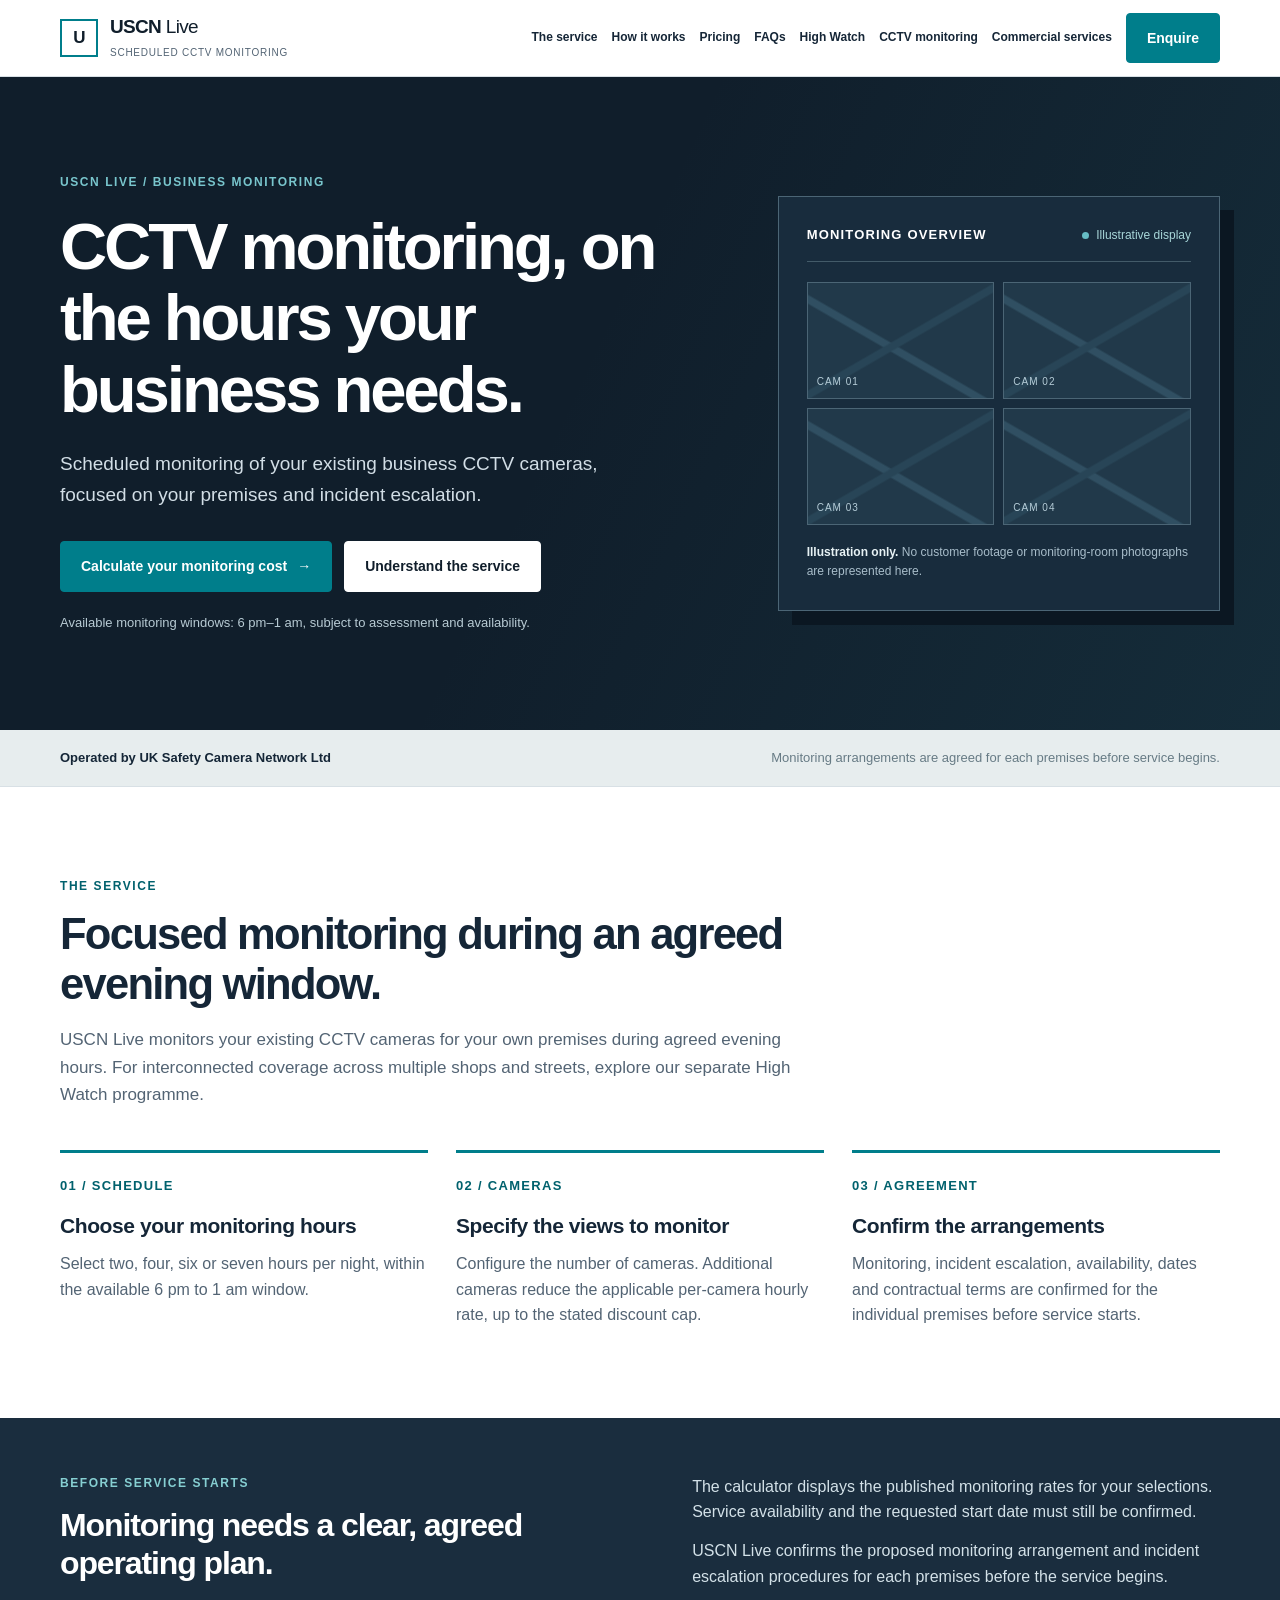
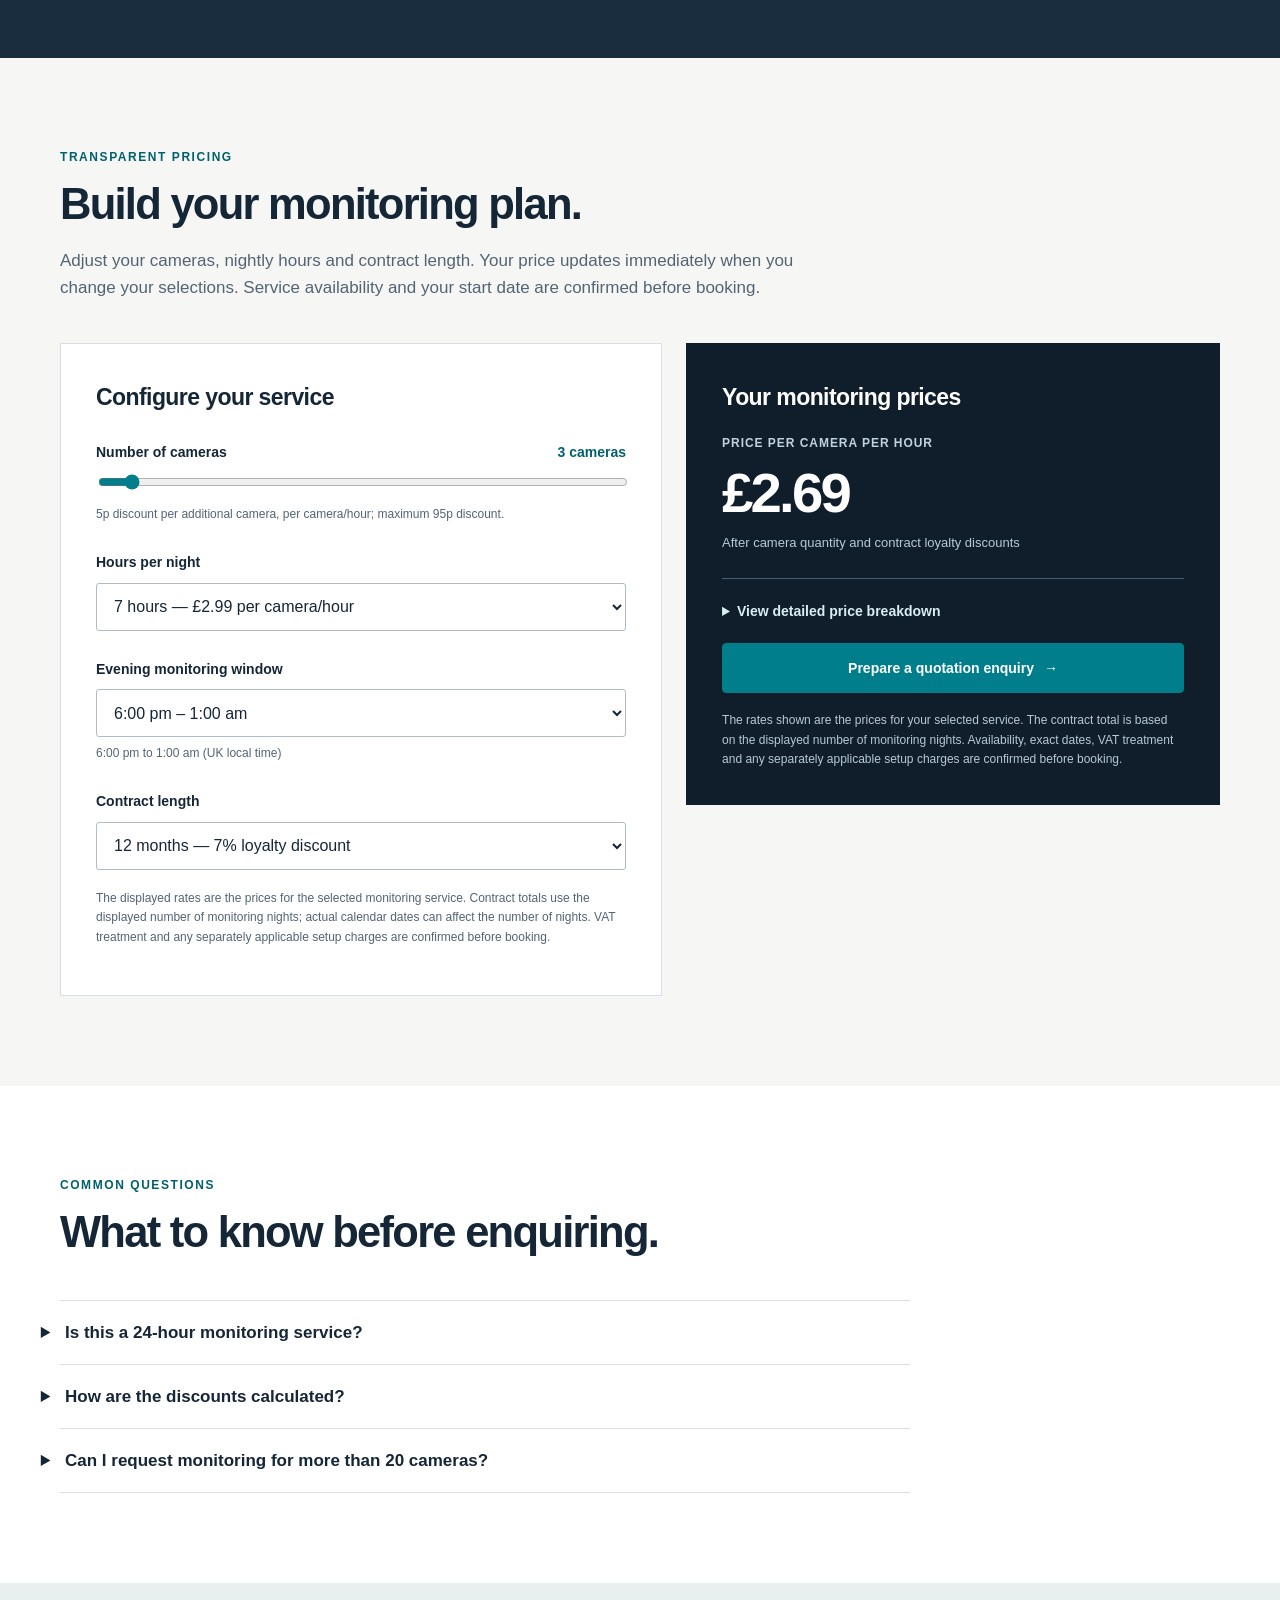
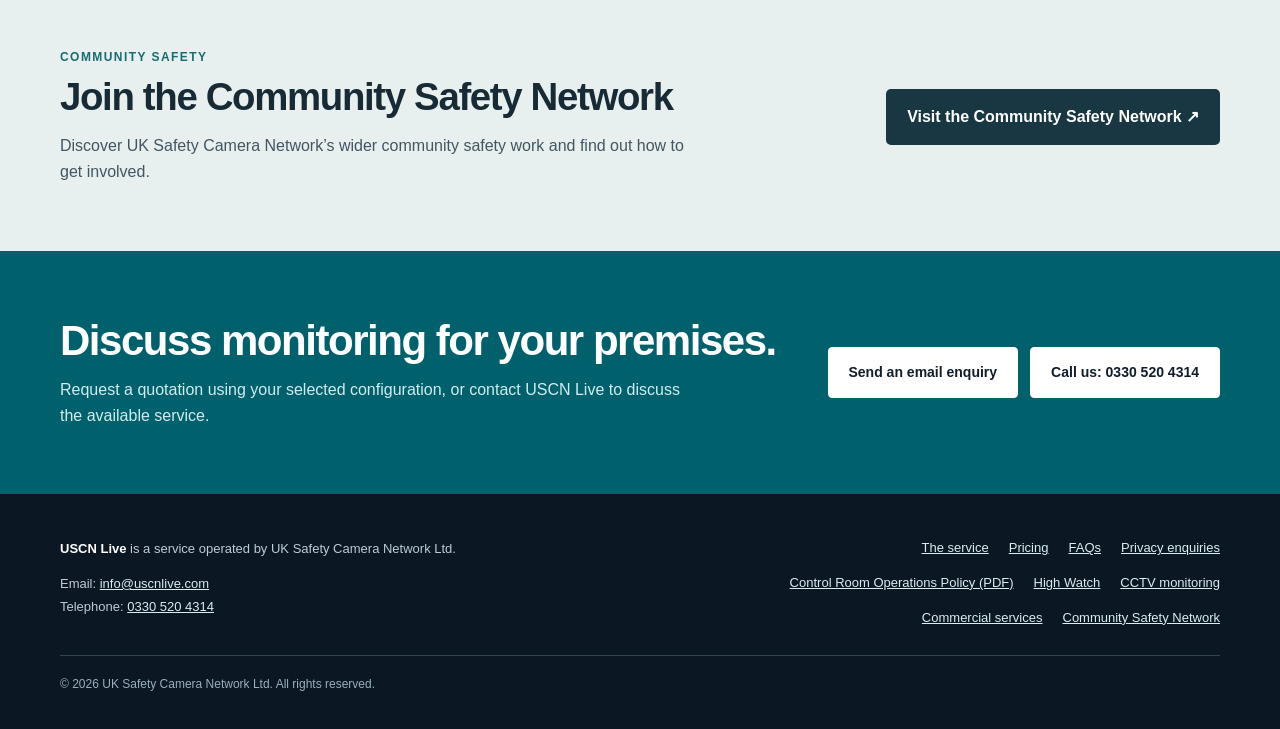
==== price/index.html @ ab8a551c ",n." ====
<!DOCTYPE html>

<html lang="en-GB">
<head>
<meta charset="utf-8"/><meta content="width=device-width,initial-scale=1" name="viewport"/>
<meta content="#101e2b" name="theme-color"/><meta content="USCN Live provides scheduled evening CCTV monitoring for UK businesses. Configure cameras, monitoring hours and contract length to view your prices." name="description"/>
<title>USCN Live | Scheduled CCTV monitoring for businesses</title>
<style>
:root{--navy:#101e2b;--navy2:#1a2d3e;--ink:#152637;--muted:#536474;--line:#d8e0e5;--paper:#f6f7f5;--white:#fff;--accent:#007e8b;--accentdark:#00616d;--soft:#e8f2f2;--radius:8px}
*{box-sizing:border-box}html{scroll-behavior:smooth}body{margin:0;color:var(--ink);background:var(--paper);font-family:Arial,"Helvetica Neue",Helvetica,sans-serif;font-size:16px;line-height:1.6}body.dialog-open{overflow:hidden}a{color:var(--accentdark)}button,input,select,textarea{font:inherit}button{cursor:pointer}button:disabled{cursor:not-allowed;opacity:.6}a:focus-visible,button:focus-visible,input:focus-visible,select:focus-visible,textarea:focus-visible,summary:focus-visible{outline:3px solid #00a7b5;outline-offset:3px}.container{width:min(1160px,calc(100% - 48px));margin-inline:auto}.skip{position:absolute;top:-100px;left:16px;background:#fff;padding:12px;z-index:200}.skip:focus{top:12px}.eyebrow{font-size:12px;letter-spacing:.13em;text-transform:uppercase;font-weight:800;color:var(--accentdark)}.button{display:inline-flex;justify-content:center;align-items:center;gap:10px;padding:13px 20px;background:var(--accent);border:1px solid var(--accent);color:#fff;text-decoration:none;font-size:14px;font-weight:700;border-radius:4px;min-height:46px;transition:background .15s}.button:hover{background:var(--accentdark)}.button.outline{background:transparent;color:var(--ink);border-color:#9babb4}.button.outline:hover{background:#e9eeef}.button.light{background:#fff;color:var(--navy);border-color:#fff}.button.light:hover{background:#e6f2f3}.site-header{background:var(--white);border-bottom:1px solid var(--line);position:sticky;top:0;z-index:20}.header-row{min-height:76px;display:flex;align-items:center;justify-content:space-between;gap:24px}.brand{text-decoration:none;display:flex;align-items:center;gap:12px;color:var(--navy)}.brand-mark{width:38px;height:38px;border:2px solid var(--accent);display:grid;place-items:center;font-size:17px;font-weight:800;letter-spacing:-.06em}.brand-name{font-size:19px;font-weight:800;letter-spacing:-.035em;line-height:1}.brand-name span{font-weight:400}.brand-caption{display:block;color:var(--muted);font-size:10px;letter-spacing:.075em;text-transform:uppercase;margin-top:5px}.desktop-nav{display:flex;align-items:center;gap:28px}.desktop-nav a:not(.button){color:var(--ink);text-decoration:none;font-size:14px;font-weight:700}.desktop-nav a:hover{text-decoration:underline}.menu-toggle{display:none;border:1px solid var(--line);background:#fff;border-radius:4px;padding:7px 12px;font-size:22px}.hero{background:var(--navy);color:#fff;position:relative;overflow:hidden}.hero:before{content:"";position:absolute;inset:0;background:linear-gradient(115deg,transparent 45%,rgba(45,115,130,.17));pointer-events:none}.hero-layout{position:relative;display:grid;grid-template-columns:minmax(0,1.18fr) minmax(290px,.82fr);gap:7%;padding-top:96px;padding-bottom:96px;align-items:center}.hero .eyebrow{color:#79c6cd}.hero h1{font-size:clamp(40px,5.1vw,67px);line-height:1.09;letter-spacing:-.047em;max-width:700px;margin:19px 0 23px;font-weight:750}.hero-copy{font-size:19px;line-height:1.65;max-width:590px;color:#d2dee6;margin:0 0 31px}.hero-actions{display:flex;gap:12px;flex-wrap:wrap}.hero-note{font-size:13px;color:#b8cbd4;margin:21px 0 0}.signal{border:1px solid #4b6575;background:#182c3d;padding:28px;box-shadow:14px 14px 0 #0b1722}.signal-top{display:flex;justify-content:space-between;align-items:center;border-bottom:1px solid #435b69;padding-bottom:15px;margin-bottom:20px}.signal-title{font-size:13px;letter-spacing:.09em;text-transform:uppercase;font-weight:800}.status{display:flex;align-items:center;gap:7px;color:#a8d7d9;font-size:12px}.status-dot{width:7px;height:7px;border-radius:50%;background:#66bdc5}.signal-grid{display:grid;grid-template-columns:repeat(2,1fr);gap:9px}.signal-cell{border:1px solid #4b6575;background:#21394a;aspect-ratio:1.6;position:relative;overflow:hidden}.signal-cell:before{content:"";position:absolute;inset:0;background:linear-gradient(150deg,transparent 48%,#2b4a5c 49%,#2b4a5c 52%,transparent 53%),linear-gradient(30deg,transparent 42%,#35576a 43%,#35576a 46%,transparent 47%);opacity:.75}.signal-cell:after{content:"CAM " attr(data-n);position:absolute;bottom:8px;left:9px;color:#b5ccd7;font-size:10px;letter-spacing:.1em}.signal-caption{font-size:12px;color:#a8bdca;margin:18px 0 0}.signal-caption strong{color:#e7f2f5}.trustline{background:#e7edee;border-bottom:1px solid var(--line)}.trustline .container{display:flex;gap:24px;align-items:center;justify-content:space-between;padding-block:18px}.trustline p{margin:0;font-size:13px;font-weight:700}.trustline span{color:#677b85;font-weight:400}.section{padding:90px 0}.section.white{background:#fff}.section-heading{max-width:750px;margin-bottom:42px}.section-heading h2{font-size:clamp(31px,3.4vw,46px);line-height:1.16;letter-spacing:-.04em;margin:12px 0 17px}.section-heading p{font-size:17px;color:var(--muted);margin:0}.steps{display:grid;grid-template-columns:repeat(3,1fr);gap:28px}.step{border-top:3px solid var(--accent);padding:23px 0 0}.step-num{font-size:13px;color:var(--accentdark);font-weight:800;letter-spacing:.1em}.step h3{font-size:21px;line-height:1.3;margin:15px 0 12px;letter-spacing:-.02em}.step p{color:var(--muted);margin:0}.detail-band{background:var(--navy2);color:#fff;padding:56px 0}.detail-layout{display:grid;grid-template-columns:1fr 1fr;gap:9%;align-items:start}.detail-layout h2{font-size:32px;line-height:1.2;letter-spacing:-.035em;margin:0}.detail-layout p{margin:0 0 13px;color:#d3e1e8}.detail-layout a{color:#b3eff1}.pricing-layout{display:grid;grid-template-columns:minmax(0,1.06fr) minmax(320px,.94fr);gap:24px;align-items:start}.config,.estimate{border:1px solid var(--line);background:#fff;padding:35px}.config h3,.estimate h3{margin:0 0 25px;font-size:23px;letter-spacing:-.025em}.field{margin:0 0 27px}.field:last-of-type{margin-bottom:19px}.field-header{display:flex;justify-content:space-between;align-items:baseline;gap:15px;margin-bottom:9px}.field label{font-weight:700;font-size:14px}.field output{font-weight:700;color:var(--accentdark);font-size:14px}.field select,.form-field input,.form-field textarea{width:100%;padding:12px 13px;border:1px solid #aebdc6;border-radius:3px;background:#fff;color:var(--ink);min-height:48px}.field input[type=range]{width:100%;accent-color:var(--accent);cursor:pointer}.field-hint{font-size:12px;color:var(--muted);margin:7px 0 0}.estimate{background:var(--navy);color:#fff;border-color:var(--navy)}.estimate h3{margin-bottom:18px}.estimate-primary{padding:0 0 24px;border-bottom:1px solid #456070}.estimate-label{font-size:12px;letter-spacing:.08em;text-transform:uppercase;color:#c0d2db;font-weight:700}.estimate-number{font-size:clamp(41px,4.4vw,61px);font-weight:750;line-height:1.2;letter-spacing:-.05em;margin:6px 0}.estimate-sub{color:#b7cbd5;font-size:13px}.estimate-secondary{padding:23px 0 24px;border-bottom:1px solid #456070}.estimate-secondary strong{font-size:30px;letter-spacing:-.03em;display:block;margin:5px 0}.estimate details{margin:21px 0}.estimate summary{font-size:14px;font-weight:700;cursor:pointer;color:#d9eef2}.breakdown{margin-top:15px}.breakdown div{display:flex;justify-content:space-between;gap:14px;font-size:13px;border-bottom:1px solid #334b5b;padding:9px 0}.breakdown span{color:#c1d1d9}.breakdown b{text-align:right}.estimate .button{width:100%}.estimate .fine{font-size:12px;color:#b6c9d3;line-height:1.6;margin:18px 0 0}.smallprint{font-size:12px;color:var(--muted);line-height:1.65}.faq-list{max-width:850px;border-top:1px solid var(--line)}.faq-list details{border-bottom:1px solid var(--line);padding:18px 0}.faq-list summary{font-weight:700;font-size:17px;cursor:pointer;list-style-position:outside;padding-left:5px}.faq-list p{color:var(--muted);margin:13px 0 5px 20px}.contact-band{background:var(--accentdark);color:#fff;padding:66px 0}.contact-row{display:flex;align-items:center;justify-content:space-between;gap:30px}.contact-row h2{font-size:clamp(29px,3.4vw,42px);line-height:1.15;letter-spacing:-.035em;margin:0 0 12px}.contact-row p{max-width:640px;color:#d2ecee;margin:0}.contact-links{display:flex;gap:12px;flex-wrap:wrap;flex-shrink:0}.site-footer{background:#0b1722;color:#bdccd5;padding:44px 0 34px}.footer-layout{display:grid;grid-template-columns:1.3fr 1fr;gap:45px}.site-footer p{font-size:13px;line-height:1.75;margin:0 0 12px}.site-footer a{color:#d8eef1}.footer-links{display:flex;flex-wrap:wrap;gap:12px 20px;font-size:13px;justify-content:flex-end}.copyright{border-top:1px solid #314250;margin-top:25px;padding-top:19px;font-size:12px;color:#9aafbc}.overlay{display:none;position:fixed;inset:0;z-index:100;background:rgba(7,18,28,.74);padding:22px;overflow-y:auto}.overlay.active{display:flex;justify-content:center;align-items:flex-start}.dialog{width:min(720px,100%);margin:auto;background:#fff;box-shadow:0 25px 70px #0005}.dialog-head{display:flex;align-items:center;justify-content:space-between;gap:12px;border-bottom:1px solid var(--line);padding:18px 28px}.dialog-head strong{font-size:16px}.close{border:0;background:#edf1f2;font-size:25px;line-height:1;width:38px;height:38px;border-radius:3px}.dialog-body{padding:30px 34px 38px}.dialog-body h2{font-size:31px;letter-spacing:-.035em;line-height:1.15;margin:0 0 8px}.dialog-body .lead{color:var(--muted);margin:0 0 25px}.quote-summary{background:var(--paper);border:1px solid var(--line);padding:20px;margin-bottom:25px}.quote-summary h3{margin:0 0 12px;font-size:17px}.quote-summary dl{margin:0;display:grid;grid-template-columns:1fr auto;gap:7px 18px;font-size:13px}.quote-summary dt{color:var(--muted)}.quote-summary dd{margin:0;text-align:right;font-weight:700}.enquiry-form{display:grid;gap:17px}.form-field label{display:block;font-size:14px;font-weight:700;margin-bottom:6px}.form-field textarea{min-height:82px;resize:vertical}.enquiry-form .button{width:100%}.enquiry-form .smallprint{margin:0}.mobile-nav{display:none}.sr-only{position:absolute;width:1px;height:1px;padding:0;margin:-1px;overflow:hidden;clip:rect(0,0,0,0);white-space:nowrap;border:0}
@media(max-width:900px){.desktop-nav{gap:15px}.hero-layout{grid-template-columns:1fr;gap:42px;padding-block:68px}.signal{max-width:500px}.pricing-layout{grid-template-columns:1fr}.contact-row{align-items:flex-start;flex-direction:column}.detail-layout{gap:30px}}
@media(max-width:680px){.container{width:min(100% - 36px,1160px)}.header-row{min-height:66px}.desktop-nav{display:none}.menu-toggle{display:block}.mobile-nav{display:none;border-top:1px solid var(--line);padding:8px 0 18px}.mobile-nav.open{display:flex;flex-direction:column}.mobile-nav a{padding:11px 0;text-decoration:none;font-weight:700;color:var(--ink)}.hero-layout{padding-block:56px}.hero h1{font-size:43px}.hero-copy{font-size:17px}.signal{padding:20px;box-shadow:8px 8px 0 #0b1722}.trustline .container{display:block}.trustline p+p{margin-top:6px}.section{padding:65px 0}.steps,.detail-layout,.footer-layout{grid-template-columns:1fr}.steps{gap:30px}.config,.estimate{padding:24px}.footer-links{justify-content:flex-start}.dialog-body{padding:24px 19px}.dialog-head{padding:14px 19px}.overlay{padding:9px}.quote-summary{padding:15px}.quote-summary dl{font-size:12px}.contact-band{padding:54px 0}}
@media(prefers-reduced-motion:reduce){html{scroll-behavior:auto}*,*:before,*:after{transition:none!important}}
.breakdown .breakdown-grand{border-top:2px solid #8fb6c2;border-bottom:2px solid #8fb6c2;margin-top:8px;padding:14px 0;font-weight:700}.breakdown .breakdown-grand span{color:#fff}.breakdown .breakdown-grand b{font-size:18px;color:#fff}.enquiry-actions{display:grid;grid-template-columns:1fr 1fr;gap:12px}.enquiry-actions .button{width:100%;text-align:center}.enquiry-actions .button.outline{color:var(--navy);border-color:#9babb4}@media(max-width:540px){.enquiry-actions{grid-template-columns:1fr}}

/* Cross-service navigation and community network */
.community-network{padding:65px 0;background:#e8efef;color:#182b35}
.community-network-inner{display:flex;align-items:center;justify-content:space-between;gap:30px}
.community-network h2{font-size:clamp(26px,3vw,39px);line-height:1.17;margin:7px 0 13px;letter-spacing:-.035em;color:#182b35}
.community-network p{max-width:640px;line-height:1.65;margin:0;color:#425661}
.community-network .community-eyebrow{font-size:12px;text-transform:uppercase;letter-spacing:.12em;font-weight:800;color:#176c71}
.community-link{display:inline-block;flex-shrink:0;background:#183743;color:white!important;padding:15px 21px;border-radius:5px;font-weight:700;text-decoration:none}
.community-link:hover,.community-link:focus-visible{background:#285664}
.network-footer-links{display:flex;flex-wrap:wrap;gap:10px 22px;grid-column:1/-1;margin:18px 0 0}
.network-footer-links a{color:inherit}
@media(max-width:850px){.community-network-inner{flex-direction:column;align-items:flex-start}.community-link{flex-shrink:1}}

@media(min-width:901px){.desktop-nav{gap:14px}.desktop-nav a:not(.button){font-size:12px}}
</style>
</head>
<body>
<a class="skip" href="#main">Skip to main content</a>
<header class="site-header"><div class="container header-row"><a aria-label="USCN Live homepage" class="brand" href="#top"><span aria-hidden="true" class="brand-mark">U</span><span><span class="brand-name">USCN <span>Live</span></span><span class="brand-caption">Scheduled CCTV monitoring</span></span></a><nav aria-label="Main navigation" class="desktop-nav"><a href="#service">The service</a><a href="#process">How it works</a><a href="#pricing">Pricing</a><a href="#questions">FAQs</a><a href="https://highwatch.uscnlive.com">High Watch</a><a href="https://www.uscnlive.com">CCTV monitoring</a><a href="https://uscn.uk">Commercial services</a><a class="button" href="#contact">Enquire</a></nav><button aria-controls="mobileNav" aria-expanded="false" aria-label="Open navigation" class="menu-toggle" id="menuToggle">☰</button></div><nav aria-label="Mobile navigation" class="mobile-nav container" id="mobileNav"><a href="#service">The service</a><a href="#process">How it works</a><a href="#pricing">Pricing</a><a href="#questions">FAQs</a><a href="#contact">Enquire</a><a href="https://highwatch.uscnlive.com">High Watch</a><a href="https://www.uscnlive.com">CCTV monitoring</a><a href="https://uscn.uk">Commercial services</a></nav></header>
<main id="main">
<section class="hero" id="top"><div class="container hero-layout"><div><div class="eyebrow">USCN Live / Business monitoring</div><h1>CCTV monitoring, on the hours your business needs.</h1><p class="hero-copy">Scheduled monitoring of your existing business CCTV cameras, focused on your premises and incident escalation.</p><div class="hero-actions"><a class="button" href="#pricing">Calculate your monitoring cost <span aria-hidden="true">→</span></a><a class="button light" href="#service">Understand the service</a></div><p class="hero-note">Available monitoring windows: 6 pm–1 am, subject to assessment and availability.</p></div><div aria-label="Schematic illustration of four CCTV camera feeds, not actual USCN monitoring footage" class="signal" role="img"><div class="signal-top"><span class="signal-title">Monitoring overview</span><span class="status"><span class="status-dot"></span> Illustrative display</span></div><div class="signal-grid"><div class="signal-cell" data-n="01"></div><div class="signal-cell" data-n="02"></div><div class="signal-cell" data-n="03"></div><div class="signal-cell" data-n="04"></div></div><p class="signal-caption"><strong>Illustration only.</strong> No customer footage or monitoring-room photographs are represented here.</p></div></div></section>
<div class="trustline"><div class="container"><p>Operated by UK Safety Camera Network Ltd</p><p><span>Monitoring arrangements are agreed for each premises before service begins.</span></p></div></div>
<section class="section white" id="service"><div class="container"><div class="section-heading"><div class="eyebrow">The service</div><h2>Focused monitoring during an agreed evening window.</h2><p>USCN Live monitors your existing CCTV cameras for your own premises during agreed evening hours. For interconnected coverage across multiple shops and streets, explore our separate High Watch programme.</p></div><div class="steps"><article class="step"><div class="step-num">01 / SCHEDULE</div><h3>Choose your monitoring hours</h3><p>Select two, four, six or seven hours per night, within the available 6 pm to 1 am window.</p></article><article class="step"><div class="step-num">02 / CAMERAS</div><h3>Specify the views to monitor</h3><p>Configure the number of cameras. Additional cameras reduce the applicable per-camera hourly rate, up to the stated discount cap.</p></article><article class="step"><div class="step-num">03 / AGREEMENT</div><h3>Confirm the arrangements</h3><p>Monitoring, incident escalation, availability, dates and contractual terms are confirmed for the individual premises before service starts.</p></article></div></div></section>
<section class="detail-band" id="process"><div class="container detail-layout"><div><div class="eyebrow" style="color:#86cfd2;margin-bottom:13px">Before service starts</div><h2>Monitoring needs a clear, agreed operating plan.</h2></div><div><p>The calculator displays the published monitoring rates for your selections. Service availability and the requested start date must still be confirmed.</p><p>USCN Live confirms the proposed monitoring arrangement and incident escalation procedures for each premises before the service begins.</p></div></div></section>
<section class="section" id="pricing"><div class="container"><div class="section-heading"><div class="eyebrow">Transparent pricing</div><h2>Build your monitoring plan.</h2><p>Adjust your cameras, nightly hours and contract length. Your price updates immediately when you change your selections. Service availability and your start date are confirmed before booking.</p></div><div class="pricing-layout"><div class="config"><h3>Configure your service</h3><div class="field"><div class="field-header"><label for="cameras">Number of cameras</label><output for="cameras" id="cameraOutput">3 cameras</output></div><input id="cameras" max="40" min="1" step="1" type="range" value="3"/><p class="field-hint">5p discount per additional camera, per camera/hour; maximum 95p discount.</p></div><div class="field"><div class="field-header"><label for="hours">Hours per night</label></div><select id="hours"><option value="2">2 hours — £4.99 per camera/hour</option><option value="4">4 hours — £3.99 per camera/hour</option><option value="6">6 hours — £2.99 per camera/hour</option><option selected="" value="7">7 hours — £2.99 per camera/hour</option></select></div><div class="field"><div class="field-header"><label for="start">Evening monitoring window</label></div><select id="start"></select><p aria-live="polite" class="field-hint" id="scheduleInfo"></p></div><div class="field"><div class="field-header"><label for="duration">Contract length</label></div><select id="duration"><option value="7">7 days — no loyalty discount</option><option value="30">1 month — 3% loyalty discount</option><option value="90">3 months — 3% loyalty discount</option><option value="180">6 months — 5% loyalty discount</option><option selected="" value="365">12 months — 7% loyalty discount</option><option value="548">18 months — 10% loyalty discount</option><option value="730">24 months — 10% loyalty discount</option></select></div><p class="smallprint">The displayed rates are the prices for the selected monitoring service. Contract totals use the displayed number of monitoring nights; actual calendar dates can affect the number of nights. VAT treatment and any separately applicable setup charges are confirmed before booking.</p></div><aside aria-label="Monitoring prices" class="estimate"><h3>Your monitoring prices</h3><div class="estimate-primary"><div class="estimate-label">Price per camera per hour</div><div aria-live="polite" class="estimate-number" id="effectiveRate">—</div><div class="estimate-sub">After camera quantity and contract loyalty discounts</div></div><details><summary>View detailed price breakdown</summary><div class="breakdown"><div><span>Hourly base tariff</span><b id="baseTariff">—</b></div><div><span>Camera discount / camera / hour</span><b id="cameraDiscount">—</b></div><div><span>Rate before loyalty discount</span><b id="ratePrice">—</b></div><div><span>Nightly charge before loyalty</span><b id="eveningPrice">—</b></div><div><span>Contract loyalty discount</span><b id="loyaltyDiscount">—</b></div><div><span>Loyalty saving per night</span><b id="loyaltySaving">—</b></div><div><span>Total per night (after discounts)</span><b id="detailNightly">—</b></div><div class="breakdown-grand"><span>Grand total for selected contract</span><b id="contractGrandTotal">—</b></div><div><span>Calculation period</span><b id="daysOutput">—</b></div><div><span>Monitoring window</span><b id="windowOutput">—</b></div></div></details><button class="button" id="quoteLink" type="button">Prepare a quotation enquiry <span aria-hidden="true">→</span></button><p class="fine">The rates shown are the prices for your selected service. The contract total is based on the displayed number of monitoring nights. Availability, exact dates, VAT treatment and any separately applicable setup charges are confirmed before booking.</p></aside></div></div></section>
<section class="section white" id="questions"><div class="container"><div class="section-heading"><div class="eyebrow">Common questions</div><h2>What to know before enquiring.</h2></div><div class="faq-list"><details><summary>Is this a 24-hour monitoring service?</summary><p>No. USCN Live offers scheduled monitoring during agreed evening hours, with available windows between 6 pm and 1 am.</p></details><details><summary>How are the discounts calculated?</summary><p>The selected monitoring-hours tariff determines the base hourly rate. Each additional camera reduces the hourly rate for all cameras by 5p, capped at a 95p reduction. The contract loyalty discount is then applied to the resulting monitoring charge.</p></details><details><summary>Can I request monitoring for more than 20 cameras?</summary><p>Yes. The automatic quantity discount stops increasing at 20 cameras, but the calculator supports up to 40 cameras. Actual capacity and arrangements must be confirmed.</p></details></div></div></section>
<section class="community-network" id="community-safety"><div class="container community-network-inner"><div><p class="community-eyebrow">Community safety</p><h2>Join the Community Safety Network</h2><p>Discover UK Safety Camera Network’s wider community safety work and find out how to get involved.</p></div><a class="community-link" href="https://uscn.org.uk">Visit the Community Safety Network <span aria-hidden="true">↗</span></a></div></section><section class="contact-band" id="contact"><div class="container contact-row"><div><h2>Discuss monitoring for your premises.</h2><p>Request a quotation using your selected configuration, or contact USCN Live to discuss the available service.</p></div><div class="contact-links"><button class="button light" data-open-quote="" type="button">Send an email enquiry</button><a class="button light" href="tel:03305204314">Call us: 0330 520 4314</a></div></div></section>
</main>
<footer class="site-footer"><div class="container"><div class="footer-layout"><div><p><strong style="color:#fff">USCN Live</strong> is a service operated by UK Safety Camera Network Ltd.</p><p>Email: <a href="mailto:info@uscnlive.com">info@uscnlive.com</a><br/>Telephone: <a href="tel:03305204314">0330 520 4314</a></p></div><nav aria-label="Footer navigation" class="footer-links"><a href="#service">The service</a><a href="#pricing">Pricing</a><a href="#questions">FAQs</a><a href="mailto:info@uscnlive.com?subject=Privacy%20enquiry">Privacy enquiries</a><a href="USCN-POL-008_Control_Room_Operations_Policy_v1.0_APPROVED_PUBLISHED_2026-10-28.pdf" target="_blank" rel="noopener">Control Room Operations Policy (PDF)</a><a href="https://highwatch.uscnlive.com">High Watch</a><a href="https://www.uscnlive.com">CCTV monitoring</a><a href="https://uscn.uk">Commercial services</a><a href="https://uscn.org.uk">Community Safety Network</a></nav></div><div class="copyright">© <span id="year"></span> UK Safety Camera Network Ltd. All rights reserved.</div></div></footer>
<div aria-hidden="true" class="overlay" id="quoteOverlay"><section aria-labelledby="quoteFormTitle" aria-modal="true" class="dialog" role="dialog"><div class="dialog-head"><strong>USCN Live / Quotation enquiry</strong><button aria-label="Close enquiry form" class="close" id="quoteClose" type="button">×</button></div><div class="dialog-body"><h2 id="quoteFormTitle">Prepare your enquiry</h2><p class="lead">Your monitoring selections will be included in a prepared email. Review and send the message using your own email application.</p><div class="quote-summary"><h3>Selected monitoring plan</h3><dl id="quoteSummary"></dl></div><form class="enquiry-form" id="enquiryForm"><div class="form-field"><label for="businessName">Business name</label><input autocomplete="organization" id="businessName" maxlength="160" name="businessName" required=""/></div><div class="form-field"><label for="premisesLocation">Premises location</label><textarea id="premisesLocation" maxlength="500" name="premisesLocation" placeholder="Address or area of the premises" required="" rows="3"></textarea></div><div class="form-field"><label for="preferredDate">Preferred start date</label><input id="preferredDate" name="preferredDate" required="" type="date"/></div><div class="form-field"><label for="contactName">Contact name</label><input autocomplete="name" id="contactName" maxlength="160" name="contactName" required=""/></div><div class="form-field"><label for="contactTelephone">Contact telephone</label><input autocomplete="tel" id="contactTelephone" maxlength="40" name="contactTelephone" required="" type="tel"/></div><div class="enquiry-actions"><button class="button" type="submit">Send an email <span aria-hidden="true">→</span></button><a class="button outline" href="tel:03305204314">Call us: 0330 520 4314</a></div><p class="smallprint">“Send an email” opens a prepared message in your email application. You must review and send it yourself; this website does not submit it automatically. Alternatively, call 0330 520 4314.</p></form></div></section></div>
<script>
'use strict';
const $=id=>document.getElementById(id);
const cameras=$('cameras'),hours=$('hours'),start=$('start'),duration=$('duration');
const tariffs={2:4.99,4:3.99,6:2.99,7:2.99};
const loyalty={7:0,30:3,90:3,180:5,365:7,548:10,730:10};
const termNames={7:'7 days',30:'1 month',90:'3 months',180:'6 months',365:'12 months',548:'18 months',730:'24 months'};
const money=n=>new Intl.NumberFormat('en-GB',{style:'currency',currency:'GBP'}).format(n);
const clock=h=>{h=h%24;return `${h%12||12}:00 ${h>=12?'pm':'am'}`};
const roundPence=n=>Math.round((n+Number.EPSILON)*100)/100;
let currentQuote=null;
function update(){
 const n=Number(cameras.value),h=Number(hours.value),d=Number(duration.value);
 const previous=Number(start.value)||18;
 start.replaceChildren();
 for(let t=18;t<=25-h;t++){const option=document.createElement('option');option.value=String(t);option.textContent=`${clock(t)} – ${clock(t+h)}`;start.appendChild(option)}
 start.value=[...start.options].some(o=>Number(o.value)===previous)?String(previous):'18';
 const t=Number(start.value),cameraDiscount=Math.min(n-1,19)*.05,rate=tariffs[h]-cameraDiscount;
 const nightly=roundPence(n*h*rate),gross=roundPence(nightly*d),pct=loyalty[d];
 const saving=roundPence(gross*pct/100),total=roundPence(gross-saving),nightlyAfter=total/d,perCameraHour=total/d/h/n;
 $('cameraOutput').textContent=`${n} camera${n===1?'':'s'}`;
 $('scheduleInfo').textContent=`${clock(t)} to ${clock(t+h)} (UK local time)`;
 $('detailNightly').textContent=money(nightlyAfter);
 $('contractGrandTotal').textContent=money(total);
 $('effectiveRate').textContent=money(perCameraHour);
 $('baseTariff').textContent=money(tariffs[h]);
 $('cameraDiscount').textContent=money(cameraDiscount);
 $('ratePrice').textContent=money(rate);
 $('eveningPrice').textContent=money(nightly);
 $('loyaltyDiscount').textContent=`${pct}%`;
 $('loyaltySaving').textContent=money(nightly-nightlyAfter);
 $('daysOutput').textContent=`${d} nights`;
 $('windowOutput').textContent=`${clock(t)}–${clock(t+h)}`;
 currentQuote={n,h,d,t,cameraDiscount,rate,pct,nightlyAfter,perCameraHour,total};
}
[cameras,hours,duration,start].forEach(el=>el.addEventListener('input',update));
$('year').textContent=new Date().getFullYear();
const today=new Date();$('preferredDate').min=[today.getFullYear(),String(today.getMonth()+1).padStart(2,'0'),String(today.getDate()).padStart(2,'0')].join('-');
const menuToggle=$('menuToggle'),mobileNav=$('mobileNav');
menuToggle.addEventListener('click',()=>{const open=menuToggle.getAttribute('aria-expanded')==='true';menuToggle.setAttribute('aria-expanded',String(!open));menuToggle.setAttribute('aria-label',open?'Open navigation':'Close navigation');mobileNav.classList.toggle('open',!open)});
mobileNav.querySelectorAll('a').forEach(a=>a.addEventListener('click',()=>{mobileNav.classList.remove('open');menuToggle.setAttribute('aria-expanded','false');menuToggle.setAttribute('aria-label','Open navigation')}));
const overlay=$('quoteOverlay'),form=$('enquiryForm');let returnFocus=null;
const quoteRows=[['Cameras',q=>String(q.n)],['Hours per night',q=>String(q.h)],['Monitoring window',q=>`${clock(q.t)} to ${clock(q.t+q.h)}`],['Contract length',q=>termNames[q.d]],['Camera discount per camera/hour',q=>money(q.cameraDiscount)],['Loyalty discount',q=>`${q.pct}%`],['Price per camera/hour',q=>money(q.perCameraHour)],['Total per night',q=>money(q.nightlyAfter)],['Grand total for contract',q=>money(q.total)]];
function openQuote(){update();returnFocus=document.activeElement;$('quoteSummary').replaceChildren();for(const [label,fn] of quoteRows){const dt=document.createElement('dt'),dd=document.createElement('dd');dt.textContent=label;dd.textContent=fn(currentQuote);$('quoteSummary').append(dt,dd)}overlay.classList.add('active');overlay.setAttribute('aria-hidden','false');document.body.classList.add('dialog-open');$('businessName').focus()}
function closeQuote(){overlay.classList.remove('active');overlay.setAttribute('aria-hidden','true');document.body.classList.remove('dialog-open');returnFocus?.focus()}
$('quoteLink').addEventListener('click',openQuote);document.querySelectorAll('[data-open-quote]').forEach(b=>b.addEventListener('click',openQuote));$('quoteClose').addEventListener('click',closeQuote);
overlay.addEventListener('click',e=>{if(e.target===overlay)closeQuote()});
document.addEventListener('keydown',e=>{if(!overlay.classList.contains('active'))return;if(e.key==='Escape'){closeQuote();return}if(e.key!=='Tab')return;const focusable=[...overlay.querySelectorAll('button,input,textarea,select,a[href]')].filter(el=>!el.disabled&&el.getClientRects().length);const first=focusable[0],last=focusable[focusable.length-1];if(e.shiftKey&&document.activeElement===first){e.preventDefault();last.focus()}else if(!e.shiftKey&&document.activeElement===last){e.preventDefault();first.focus()}});
form.addEventListener('submit',e=>{e.preventDefault();if(!form.reportValidity())return;const q=currentQuote;const fields=[['Business name',$('businessName').value],['Premises location',$('premisesLocation').value],['Preferred start date',$('preferredDate').value],['Contact name',$('contactName').value],['Contact telephone',$('contactTelephone').value]];const body=['Hello USCN Live,','','Please provide a quotation for the following monitoring configuration:','','MONITORING SELECTIONS',`Cameras: ${q.n}`,`Hours per night: ${q.h}`,`Monitoring window: ${clock(q.t)} to ${clock(q.t+q.h)} (UK local time)`,`Contract length: ${termNames[q.d]}`,`Standard rate per camera/hour: ${money(tariffs[q.h])}`,`Multi-camera discount per camera/hour: ${money(q.cameraDiscount)}`,`Hourly rate per camera before loyalty discount: ${money(q.rate)}`,`Contract loyalty discount: ${q.pct}%`,`Price per camera/hour after discounts: ${money(q.perCameraHour)}`,`Total nightly monitoring charge: ${money(q.nightlyAfter)}`,`Grand total for selected contract: ${money(q.total)}`,'','Note: contract totals use the displayed number of monitoring nights. Actual calendar dates may change the number of nights; availability and applicable VAT or separate setup charges are confirmed before booking.','','BUSINESS AND CONTACT DETAILS',...fields.map(([k,v])=>`${k}: ${v.trim()}`),'','Please confirm availability and provide a formal quotation.','Thank you.'].join('\n');window.location.href=`mailto:info@uscnlive.com?subject=${encodeURIComponent('USCN Live – Monitoring quotation request')}&body=${encodeURIComponent(body)}`});
update();
</script>
</body></html>
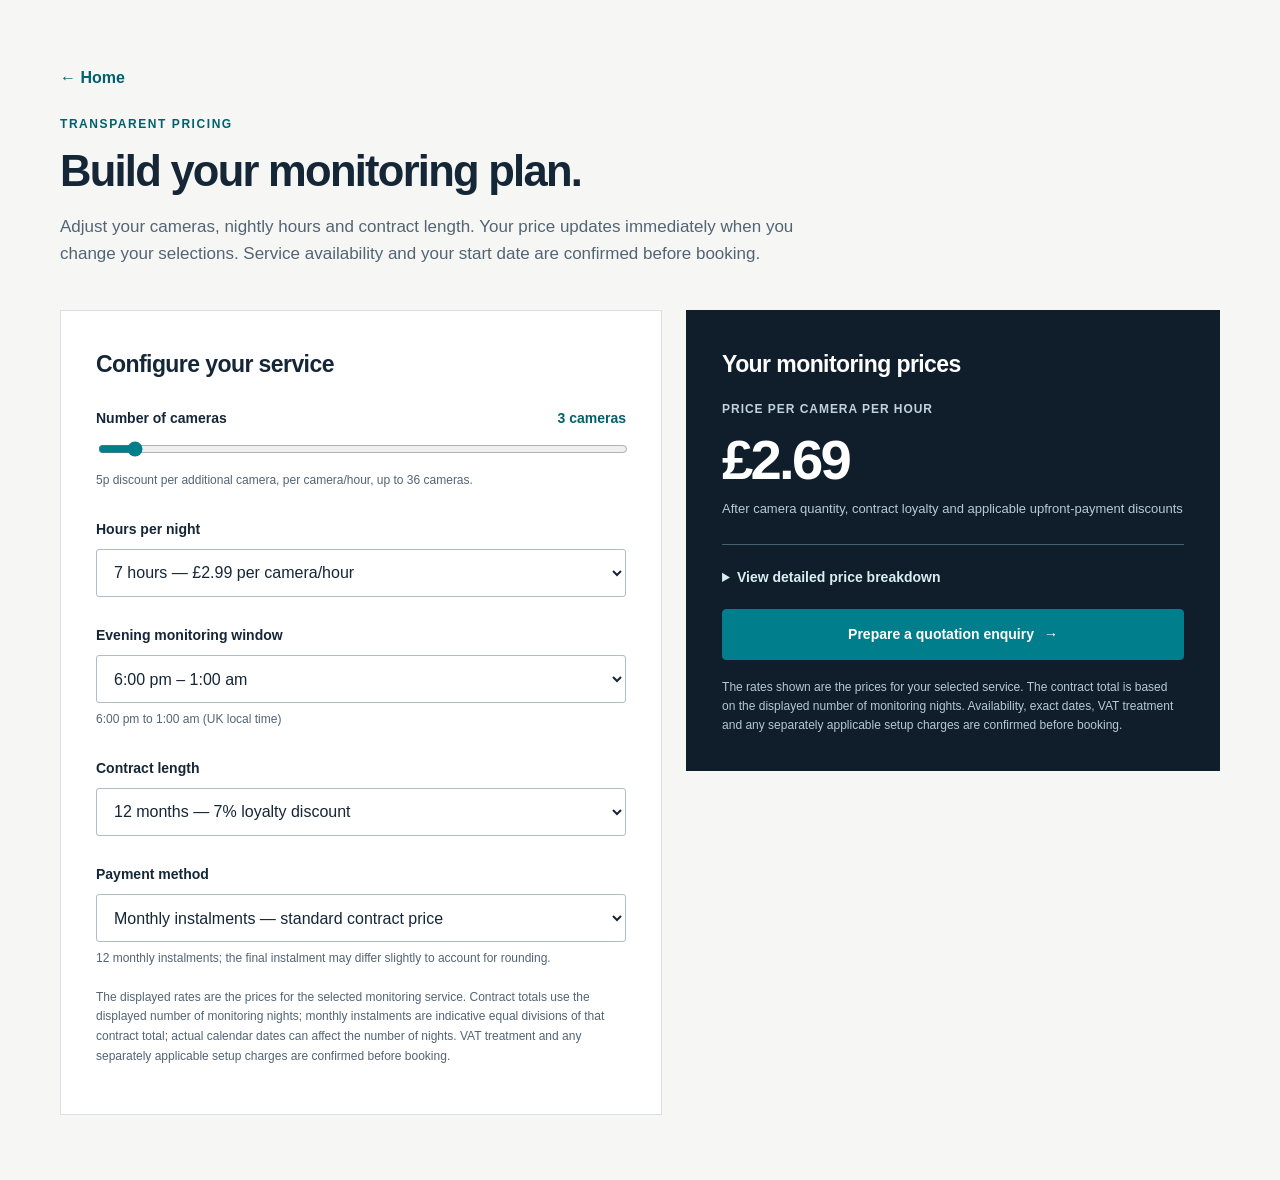
==== commit 559c3a2e: "Update index.html" ====
--- a/price/index.html
+++ b/price/index.html
@@ -1,53 +1,20 @@
 <!DOCTYPE html>
-
 <html lang="en-GB">
 <head>
-<meta charset="utf-8"/><meta content="width=device-width,initial-scale=1" name="viewport"/>
-<meta content="#101e2b" name="theme-color"/><meta content="USCN Live provides scheduled evening CCTV monitoring for UK businesses. Configure cameras, monitoring hours and contract length to view your prices." name="description"/>
-<title>USCN Live | Scheduled CCTV monitoring for businesses</title>
+<meta charset="utf-8"><meta name="viewport" content="width=device-width,initial-scale=1"><meta name="theme-color" content="#101e2b"><meta name="description" content="Configure your USCN Live CCTV monitoring prices.">
+<title>USCN Live | Monitoring prices</title>
 <style>
-:root{--navy:#101e2b;--navy2:#1a2d3e;--ink:#152637;--muted:#536474;--line:#d8e0e5;--paper:#f6f7f5;--white:#fff;--accent:#007e8b;--accentdark:#00616d;--soft:#e8f2f2;--radius:8px}
-*{box-sizing:border-box}html{scroll-behavior:smooth}body{margin:0;color:var(--ink);background:var(--paper);font-family:Arial,"Helvetica Neue",Helvetica,sans-serif;font-size:16px;line-height:1.6}body.dialog-open{overflow:hidden}a{color:var(--accentdark)}button,input,select,textarea{font:inherit}button{cursor:pointer}button:disabled{cursor:not-allowed;opacity:.6}a:focus-visible,button:focus-visible,input:focus-visible,select:focus-visible,textarea:focus-visible,summary:focus-visible{outline:3px solid #00a7b5;outline-offset:3px}.container{width:min(1160px,calc(100% - 48px));margin-inline:auto}.skip{position:absolute;top:-100px;left:16px;background:#fff;padding:12px;z-index:200}.skip:focus{top:12px}.eyebrow{font-size:12px;letter-spacing:.13em;text-transform:uppercase;font-weight:800;color:var(--accentdark)}.button{display:inline-flex;justify-content:center;align-items:center;gap:10px;padding:13px 20px;background:var(--accent);border:1px solid var(--accent);color:#fff;text-decoration:none;font-size:14px;font-weight:700;border-radius:4px;min-height:46px;transition:background .15s}.button:hover{background:var(--accentdark)}.button.outline{background:transparent;color:var(--ink);border-color:#9babb4}.button.outline:hover{background:#e9eeef}.button.light{background:#fff;color:var(--navy);border-color:#fff}.button.light:hover{background:#e6f2f3}.site-header{background:var(--white);border-bottom:1px solid var(--line);position:sticky;top:0;z-index:20}.header-row{min-height:76px;display:flex;align-items:center;justify-content:space-between;gap:24px}.brand{text-decoration:none;display:flex;align-items:center;gap:12px;color:var(--navy)}.brand-mark{width:38px;height:38px;border:2px solid var(--accent);display:grid;place-items:center;font-size:17px;font-weight:800;letter-spacing:-.06em}.brand-name{font-size:19px;font-weight:800;letter-spacing:-.035em;line-height:1}.brand-name span{font-weight:400}.brand-caption{display:block;color:var(--muted);font-size:10px;letter-spacing:.075em;text-transform:uppercase;margin-top:5px}.desktop-nav{display:flex;align-items:center;gap:28px}.desktop-nav a:not(.button){color:var(--ink);text-decoration:none;font-size:14px;font-weight:700}.desktop-nav a:hover{text-decoration:underline}.menu-toggle{display:none;border:1px solid var(--line);background:#fff;border-radius:4px;padding:7px 12px;font-size:22px}.hero{background:var(--navy);color:#fff;position:relative;overflow:hidden}.hero:before{content:"";position:absolute;inset:0;background:linear-gradient(115deg,transparent 45%,rgba(45,115,130,.17));pointer-events:none}.hero-layout{position:relative;display:grid;grid-template-columns:minmax(0,1.18fr) minmax(290px,.82fr);gap:7%;padding-top:96px;padding-bottom:96px;align-items:center}.hero .eyebrow{color:#79c6cd}.hero h1{font-size:clamp(40px,5.1vw,67px);line-height:1.09;letter-spacing:-.047em;max-width:700px;margin:19px 0 23px;font-weight:750}.hero-copy{font-size:19px;line-height:1.65;max-width:590px;color:#d2dee6;margin:0 0 31px}.hero-actions{display:flex;gap:12px;flex-wrap:wrap}.hero-note{font-size:13px;color:#b8cbd4;margin:21px 0 0}.signal{border:1px solid #4b6575;background:#182c3d;padding:28px;box-shadow:14px 14px 0 #0b1722}.signal-top{display:flex;justify-content:space-between;align-items:center;border-bottom:1px solid #435b69;padding-bottom:15px;margin-bottom:20px}.signal-title{font-size:13px;letter-spacing:.09em;text-transform:uppercase;font-weight:800}.status{display:flex;align-items:center;gap:7px;color:#a8d7d9;font-size:12px}.status-dot{width:7px;height:7px;border-radius:50%;background:#66bdc5}.signal-grid{display:grid;grid-template-columns:repeat(2,1fr);gap:9px}.signal-cell{border:1px solid #4b6575;background:#21394a;aspect-ratio:1.6;position:relative;overflow:hidden}.signal-cell:before{content:"";position:absolute;inset:0;background:linear-gradient(150deg,transparent 48%,#2b4a5c 49%,#2b4a5c 52%,transparent 53%),linear-gradient(30deg,transparent 42%,#35576a 43%,#35576a 46%,transparent 47%);opacity:.75}.signal-cell:after{content:"CAM " attr(data-n);position:absolute;bottom:8px;left:9px;color:#b5ccd7;font-size:10px;letter-spacing:.1em}.signal-caption{font-size:12px;color:#a8bdca;margin:18px 0 0}.signal-caption strong{color:#e7f2f5}.trustline{background:#e7edee;border-bottom:1px solid var(--line)}.trustline .container{display:flex;gap:24px;align-items:center;justify-content:space-between;padding-block:18px}.trustline p{margin:0;font-size:13px;font-weight:700}.trustline span{color:#677b85;font-weight:400}.section{padding:90px 0}.section.white{background:#fff}.section-heading{max-width:750px;margin-bottom:42px}.section-heading h2{font-size:clamp(31px,3.4vw,46px);line-height:1.16;letter-spacing:-.04em;margin:12px 0 17px}.section-heading p{font-size:17px;color:var(--muted);margin:0}.steps{display:grid;grid-template-columns:repeat(3,1fr);gap:28px}.step{border-top:3px solid var(--accent);padding:23px 0 0}.step-num{font-size:13px;color:var(--accentdark);font-weight:800;letter-spacing:.1em}.step h3{font-size:21px;line-height:1.3;margin:15px 0 12px;letter-spacing:-.02em}.step p{color:var(--muted);margin:0}.detail-band{background:var(--navy2);color:#fff;padding:56px 0}.detail-layout{display:grid;grid-template-columns:1fr 1fr;gap:9%;align-items:start}.detail-layout h2{font-size:32px;line-height:1.2;letter-spacing:-.035em;margin:0}.detail-layout p{margin:0 0 13px;color:#d3e1e8}.detail-layout a{color:#b3eff1}.pricing-layout{display:grid;grid-template-columns:minmax(0,1.06fr) minmax(320px,.94fr);gap:24px;align-items:start}.config,.estimate{border:1px solid var(--line);background:#fff;padding:35px}.config h3,.estimate h3{margin:0 0 25px;font-size:23px;letter-spacing:-.025em}.field{margin:0 0 27px}.field:last-of-type{margin-bottom:19px}.field-header{display:flex;justify-content:space-between;align-items:baseline;gap:15px;margin-bottom:9px}.field label{font-weight:700;font-size:14px}.field output{font-weight:700;color:var(--accentdark);font-size:14px}.field select,.form-field input,.form-field textarea{width:100%;padding:12px 13px;border:1px solid #aebdc6;border-radius:3px;background:#fff;color:var(--ink);min-height:48px}.field input[type=range]{width:100%;accent-color:var(--accent);cursor:pointer}.field-hint{font-size:12px;color:var(--muted);margin:7px 0 0}.estimate{background:var(--navy);color:#fff;border-color:var(--navy)}.estimate h3{margin-bottom:18px}.estimate-primary{padding:0 0 24px;border-bottom:1px solid #456070}.estimate-label{font-size:12px;letter-spacing:.08em;text-transform:uppercase;color:#c0d2db;font-weight:700}.estimate-number{font-size:clamp(41px,4.4vw,61px);font-weight:750;line-height:1.2;letter-spacing:-.05em;margin:6px 0}.estimate-sub{color:#b7cbd5;font-size:13px}.estimate-secondary{padding:23px 0 24px;border-bottom:1px solid #456070}.estimate-secondary strong{font-size:30px;letter-spacing:-.03em;display:block;margin:5px 0}.estimate details{margin:21px 0}.estimate summary{font-size:14px;font-weight:700;cursor:pointer;color:#d9eef2}.breakdown{margin-top:15px}.breakdown div{display:flex;justify-content:space-between;gap:14px;font-size:13px;border-bottom:1px solid #334b5b;padding:9px 0}.breakdown span{color:#c1d1d9}.breakdown b{text-align:right}.estimate .button{width:100%}.estimate .fine{font-size:12px;color:#b6c9d3;line-height:1.6;margin:18px 0 0}.smallprint{font-size:12px;color:var(--muted);line-height:1.65}.faq-list{max-width:850px;border-top:1px solid var(--line)}.faq-list details{border-bottom:1px solid var(--line);padding:18px 0}.faq-list summary{font-weight:700;font-size:17px;cursor:pointer;list-style-position:outside;padding-left:5px}.faq-list p{color:var(--muted);margin:13px 0 5px 20px}.contact-band{background:var(--accentdark);color:#fff;padding:66px 0}.contact-row{display:flex;align-items:center;justify-content:space-between;gap:30px}.contact-row h2{font-size:clamp(29px,3.4vw,42px);line-height:1.15;letter-spacing:-.035em;margin:0 0 12px}.contact-row p{max-width:640px;color:#d2ecee;margin:0}.contact-links{display:flex;gap:12px;flex-wrap:wrap;flex-shrink:0}.site-footer{background:#0b1722;color:#bdccd5;padding:44px 0 34px}.footer-layout{display:grid;grid-template-columns:1.3fr 1fr;gap:45px}.site-footer p{font-size:13px;line-height:1.75;margin:0 0 12px}.site-footer a{color:#d8eef1}.footer-links{display:flex;flex-wrap:wrap;gap:12px 20px;font-size:13px;justify-content:flex-end}.copyright{border-top:1px solid #314250;margin-top:25px;padding-top:19px;font-size:12px;color:#9aafbc}.overlay{display:none;position:fixed;inset:0;z-index:100;background:rgba(7,18,28,.74);padding:22px;overflow-y:auto}.overlay.active{display:flex;justify-content:center;align-items:flex-start}.dialog{width:min(720px,100%);margin:auto;background:#fff;box-shadow:0 25px 70px #0005}.dialog-head{display:flex;align-items:center;justify-content:space-between;gap:12px;border-bottom:1px solid var(--line);padding:18px 28px}.dialog-head strong{font-size:16px}.close{border:0;background:#edf1f2;font-size:25px;line-height:1;width:38px;height:38px;border-radius:3px}.dialog-body{padding:30px 34px 38px}.dialog-body h2{font-size:31px;letter-spacing:-.035em;line-height:1.15;margin:0 0 8px}.dialog-body .lead{color:var(--muted);margin:0 0 25px}.quote-summary{background:var(--paper);border:1px solid var(--line);padding:20px;margin-bottom:25px}.quote-summary h3{margin:0 0 12px;font-size:17px}.quote-summary dl{margin:0;display:grid;grid-template-columns:1fr auto;gap:7px 18px;font-size:13px}.quote-summary dt{color:var(--muted)}.quote-summary dd{margin:0;text-align:right;font-weight:700}.enquiry-form{display:grid;gap:17px}.form-field label{display:block;font-size:14px;font-weight:700;margin-bottom:6px}.form-field textarea{min-height:82px;resize:vertical}.enquiry-form .button{width:100%}.enquiry-form .smallprint{margin:0}.mobile-nav{display:none}.sr-only{position:absolute;width:1px;height:1px;padding:0;margin:-1px;overflow:hidden;clip:rect(0,0,0,0);white-space:nowrap;border:0}
-@media(max-width:900px){.desktop-nav{gap:15px}.hero-layout{grid-template-columns:1fr;gap:42px;padding-block:68px}.signal{max-width:500px}.pricing-layout{grid-template-columns:1fr}.contact-row{align-items:flex-start;flex-direction:column}.detail-layout{gap:30px}}
-@media(max-width:680px){.container{width:min(100% - 36px,1160px)}.header-row{min-height:66px}.desktop-nav{display:none}.menu-toggle{display:block}.mobile-nav{display:none;border-top:1px solid var(--line);padding:8px 0 18px}.mobile-nav.open{display:flex;flex-direction:column}.mobile-nav a{padding:11px 0;text-decoration:none;font-weight:700;color:var(--ink)}.hero-layout{padding-block:56px}.hero h1{font-size:43px}.hero-copy{font-size:17px}.signal{padding:20px;box-shadow:8px 8px 0 #0b1722}.trustline .container{display:block}.trustline p+p{margin-top:6px}.section{padding:65px 0}.steps,.detail-layout,.footer-layout{grid-template-columns:1fr}.steps{gap:30px}.config,.estimate{padding:24px}.footer-links{justify-content:flex-start}.dialog-body{padding:24px 19px}.dialog-head{padding:14px 19px}.overlay{padding:9px}.quote-summary{padding:15px}.quote-summary dl{font-size:12px}.contact-band{padding:54px 0}}
-@media(prefers-reduced-motion:reduce){html{scroll-behavior:auto}*,*:before,*:after{transition:none!important}}
-.breakdown .breakdown-grand{border-top:2px solid #8fb6c2;border-bottom:2px solid #8fb6c2;margin-top:8px;padding:14px 0;font-weight:700}.breakdown .breakdown-grand span{color:#fff}.breakdown .breakdown-grand b{font-size:18px;color:#fff}.enquiry-actions{display:grid;grid-template-columns:1fr 1fr;gap:12px}.enquiry-actions .button{width:100%;text-align:center}.enquiry-actions .button.outline{color:var(--navy);border-color:#9babb4}@media(max-width:540px){.enquiry-actions{grid-template-columns:1fr}}
-
-/* Cross-service navigation and community network */
-.community-network{padding:65px 0;background:#e8efef;color:#182b35}
-.community-network-inner{display:flex;align-items:center;justify-content:space-between;gap:30px}
-.community-network h2{font-size:clamp(26px,3vw,39px);line-height:1.17;margin:7px 0 13px;letter-spacing:-.035em;color:#182b35}
-.community-network p{max-width:640px;line-height:1.65;margin:0;color:#425661}
-.community-network .community-eyebrow{font-size:12px;text-transform:uppercase;letter-spacing:.12em;font-weight:800;color:#176c71}
-.community-link{display:inline-block;flex-shrink:0;background:#183743;color:white!important;padding:15px 21px;border-radius:5px;font-weight:700;text-decoration:none}
-.community-link:hover,.community-link:focus-visible{background:#285664}
-.network-footer-links{display:flex;flex-wrap:wrap;gap:10px 22px;grid-column:1/-1;margin:18px 0 0}
-.network-footer-links a{color:inherit}
-@media(max-width:850px){.community-network-inner{flex-direction:column;align-items:flex-start}.community-link{flex-shrink:1}}
-
-@media(min-width:901px){.desktop-nav{gap:14px}.desktop-nav a:not(.button){font-size:12px}}
+:root{--navy:#101e2b;--ink:#152637;--muted:#536474;--line:#d8e0e5;--paper:#f6f7f5;--accent:#007e8b;--accentdark:#00616d}*{box-sizing:border-box}body{margin:0;color:var(--ink);background:var(--paper);font-family:Arial,"Helvetica Neue",Helvetica,sans-serif;font-size:16px;line-height:1.6}body.dialog-open{overflow:hidden}button,input,select,textarea{font:inherit}button{cursor:pointer}a:focus-visible,button:focus-visible,input:focus-visible,select:focus-visible,textarea:focus-visible,summary:focus-visible{outline:3px solid #00a7b5;outline-offset:3px}.container{width:min(1160px,calc(100% - 48px));margin-inline:auto}.section{padding:65px 0}.section-heading{max-width:750px;margin-bottom:42px}.eyebrow{font-size:12px;letter-spacing:.13em;text-transform:uppercase;font-weight:800;color:var(--accentdark)}.section-heading h2{font-size:clamp(31px,3.4vw,46px);line-height:1.16;letter-spacing:-.04em;margin:12px 0 17px}.section-heading p{font-size:17px;color:var(--muted);margin:0}.pricing-layout{display:grid;grid-template-columns:minmax(0,1.06fr) minmax(320px,.94fr);gap:24px;align-items:start}.config,.estimate{border:1px solid var(--line);background:#fff;padding:35px}.config h3,.estimate h3{margin:0 0 25px;font-size:23px;letter-spacing:-.025em}.field{margin:0 0 27px}.field:last-of-type{margin-bottom:19px}.field-header{display:flex;justify-content:space-between;align-items:baseline;gap:15px;margin-bottom:9px}.field label{font-weight:700;font-size:14px}.field output{font-weight:700;color:var(--accentdark);font-size:14px}.field select,.form-field input,.form-field textarea{width:100%;padding:12px 13px;border:1px solid #aebdc6;border-radius:3px;background:#fff;color:var(--ink);min-height:48px}.field input[type=range]{width:100%;accent-color:var(--accent);cursor:pointer}.field-hint{font-size:12px;color:var(--muted);margin:7px 0 0}.estimate{background:var(--navy);color:#fff;border-color:var(--navy)}.estimate h3{margin-bottom:18px}.estimate-primary{padding:0 0 24px;border-bottom:1px solid #456070}.estimate-label{font-size:12px;letter-spacing:.08em;text-transform:uppercase;color:#c0d2db;font-weight:700}.estimate-number{font-size:clamp(41px,4.4vw,61px);font-weight:750;line-height:1.2;letter-spacing:-.05em;margin:6px 0}.estimate-sub{color:#b7cbd5;font-size:13px}.estimate details{margin:21px 0}.estimate summary{font-size:14px;font-weight:700;cursor:pointer;color:#d9eef2}.breakdown{margin-top:15px}.breakdown div{display:flex;justify-content:space-between;gap:14px;font-size:13px;border-bottom:1px solid #334b5b;padding:9px 0}.breakdown span{color:#c1d1d9}.breakdown b{text-align:right}.breakdown .breakdown-grand{border-top:2px solid #8fb6c2;border-bottom:2px solid #8fb6c2;margin-top:8px;padding:14px 0;font-weight:700}.breakdown .breakdown-grand span{color:#fff}.breakdown .breakdown-grand b{font-size:18px;color:#fff}.button{display:inline-flex;justify-content:center;align-items:center;gap:10px;padding:13px 20px;background:var(--accent);border:1px solid var(--accent);color:#fff;text-decoration:none;font-size:14px;font-weight:700;border-radius:4px;min-height:46px}.button:hover{background:var(--accentdark)}.button.outline{background:transparent;color:var(--navy);border-color:#9babb4}.estimate .button{width:100%}.estimate .fine{font-size:12px;color:#b6c9d3;line-height:1.6;margin:18px 0 0}.smallprint{font-size:12px;color:var(--muted);line-height:1.65}.overlay{display:none;position:fixed;inset:0;z-index:100;background:rgba(7,18,28,.74);padding:22px;overflow-y:auto}.overlay.active{display:flex;justify-content:center;align-items:flex-start}.dialog{width:min(720px,100%);margin:auto;background:#fff;box-shadow:0 25px 70px #0005}.dialog-head{display:flex;align-items:center;justify-content:space-between;gap:12px;border-bottom:1px solid var(--line);padding:18px 28px}.dialog-head strong{font-size:16px}.close{border:0;background:#edf1f2;font-size:25px;line-height:1;width:38px;height:38px;border-radius:3px}.dialog-body{padding:30px 34px 38px}.dialog-body h2{font-size:31px;letter-spacing:-.035em;line-height:1.15;margin:0 0 8px}.dialog-body .lead{color:var(--muted);margin:0 0 25px}.quote-summary{background:var(--paper);border:1px solid var(--line);padding:20px;margin-bottom:25px}.quote-summary h3{margin:0 0 12px;font-size:17px}.quote-summary dl{margin:0;display:grid;grid-template-columns:1fr auto;gap:7px 18px;font-size:13px}.quote-summary dt{color:var(--muted)}.quote-summary dd{margin:0;text-align:right;font-weight:700}.enquiry-form{display:grid;gap:17px}.form-field label{display:block;font-size:14px;font-weight:700;margin-bottom:6px}.form-field textarea{min-height:82px;resize:vertical}.enquiry-actions{display:grid;grid-template-columns:1fr 1fr;gap:12px}.enquiry-actions .button{width:100%;text-align:center}.enquiry-form .smallprint{margin:0}.home{display:inline-block;margin-bottom:24px;color:var(--accentdark);font-weight:700;text-decoration:none}.home:hover{text-decoration:underline}@media(max-width:900px){.pricing-layout{grid-template-columns:1fr}}@media(max-width:680px){.container{width:min(100% - 36px,1160px)}.section{padding:35px 0}.config,.estimate{padding:24px}.dialog-body{padding:24px 19px}.dialog-head{padding:14px 19px}.overlay{padding:9px}.quote-summary{padding:15px}.quote-summary dl{font-size:12px}}@media(max-width:540px){.enquiry-actions{grid-template-columns:1fr}}
 </style>
-</head>
-<body>
-<a class="skip" href="#main">Skip to main content</a>
-<header class="site-header"><div class="container header-row"><a aria-label="USCN Live homepage" class="brand" href="#top"><span aria-hidden="true" class="brand-mark">U</span><span><span class="brand-name">USCN <span>Live</span></span><span class="brand-caption">Scheduled CCTV monitoring</span></span></a><nav aria-label="Main navigation" class="desktop-nav"><a href="#service">The service</a><a href="#process">How it works</a><a href="#pricing">Pricing</a><a href="#questions">FAQs</a><a href="https://highwatch.uscnlive.com">High Watch</a><a href="https://www.uscnlive.com">CCTV monitoring</a><a href="https://uscn.uk">Commercial services</a><a class="button" href="#contact">Enquire</a></nav><button aria-controls="mobileNav" aria-expanded="false" aria-label="Open navigation" class="menu-toggle" id="menuToggle">☰</button></div><nav aria-label="Mobile navigation" class="mobile-nav container" id="mobileNav"><a href="#service">The service</a><a href="#process">How it works</a><a href="#pricing">Pricing</a><a href="#questions">FAQs</a><a href="#contact">Enquire</a><a href="https://highwatch.uscnlive.com">High Watch</a><a href="https://www.uscnlive.com">CCTV monitoring</a><a href="https://uscn.uk">Commercial services</a></nav></header>
-<main id="main">
-<section class="hero" id="top"><div class="container hero-layout"><div><div class="eyebrow">USCN Live / Business monitoring</div><h1>CCTV monitoring, on the hours your business needs.</h1><p class="hero-copy">Scheduled monitoring of your existing business CCTV cameras, focused on your premises and incident escalation.</p><div class="hero-actions"><a class="button" href="#pricing">Calculate your monitoring cost <span aria-hidden="true">→</span></a><a class="button light" href="#service">Understand the service</a></div><p class="hero-note">Available monitoring windows: 6 pm–1 am, subject to assessment and availability.</p></div><div aria-label="Schematic illustration of four CCTV camera feeds, not actual USCN monitoring footage" class="signal" role="img"><div class="signal-top"><span class="signal-title">Monitoring overview</span><span class="status"><span class="status-dot"></span> Illustrative display</span></div><div class="signal-grid"><div class="signal-cell" data-n="01"></div><div class="signal-cell" data-n="02"></div><div class="signal-cell" data-n="03"></div><div class="signal-cell" data-n="04"></div></div><p class="signal-caption"><strong>Illustration only.</strong> No customer footage or monitoring-room photographs are represented here.</p></div></div></section>
-<div class="trustline"><div class="container"><p>Operated by UK Safety Camera Network Ltd</p><p><span>Monitoring arrangements are agreed for each premises before service begins.</span></p></div></div>
-<section class="section white" id="service"><div class="container"><div class="section-heading"><div class="eyebrow">The service</div><h2>Focused monitoring during an agreed evening window.</h2><p>USCN Live monitors your existing CCTV cameras for your own premises during agreed evening hours. For interconnected coverage across multiple shops and streets, explore our separate High Watch programme.</p></div><div class="steps"><article class="step"><div class="step-num">01 / SCHEDULE</div><h3>Choose your monitoring hours</h3><p>Select two, four, six or seven hours per night, within the available 6 pm to 1 am window.</p></article><article class="step"><div class="step-num">02 / CAMERAS</div><h3>Specify the views to monitor</h3><p>Configure the number of cameras. Additional cameras reduce the applicable per-camera hourly rate, up to the stated discount cap.</p></article><article class="step"><div class="step-num">03 / AGREEMENT</div><h3>Confirm the arrangements</h3><p>Monitoring, incident escalation, availability, dates and contractual terms are confirmed for the individual premises before service starts.</p></article></div></div></section>
-<section class="detail-band" id="process"><div class="container detail-layout"><div><div class="eyebrow" style="color:#86cfd2;margin-bottom:13px">Before service starts</div><h2>Monitoring needs a clear, agreed operating plan.</h2></div><div><p>The calculator displays the published monitoring rates for your selections. Service availability and the requested start date must still be confirmed.</p><p>USCN Live confirms the proposed monitoring arrangement and incident escalation procedures for each premises before the service begins.</p></div></div></section>
-<section class="section" id="pricing"><div class="container"><div class="section-heading"><div class="eyebrow">Transparent pricing</div><h2>Build your monitoring plan.</h2><p>Adjust your cameras, nightly hours and contract length. Your price updates immediately when you change your selections. Service availability and your start date are confirmed before booking.</p></div><div class="pricing-layout"><div class="config"><h3>Configure your service</h3><div class="field"><div class="field-header"><label for="cameras">Number of cameras</label><output for="cameras" id="cameraOutput">3 cameras</output></div><input id="cameras" max="40" min="1" step="1" type="range" value="3"/><p class="field-hint">5p discount per additional camera, per camera/hour; maximum 95p discount.</p></div><div class="field"><div class="field-header"><label for="hours">Hours per night</label></div><select id="hours"><option value="2">2 hours — £4.99 per camera/hour</option><option value="4">4 hours — £3.99 per camera/hour</option><option value="6">6 hours — £2.99 per camera/hour</option><option selected="" value="7">7 hours — £2.99 per camera/hour</option></select></div><div class="field"><div class="field-header"><label for="start">Evening monitoring window</label></div><select id="start"></select><p aria-live="polite" class="field-hint" id="scheduleInfo"></p></div><div class="field"><div class="field-header"><label for="duration">Contract length</label></div><select id="duration"><option value="7">7 days — no loyalty discount</option><option value="30">1 month — 3% loyalty discount</option><option value="90">3 months — 3% loyalty discount</option><option value="180">6 months — 5% loyalty discount</option><option selected="" value="365">12 months — 7% loyalty discount</option><option value="548">18 months — 10% loyalty discount</option><option value="730">24 months — 10% loyalty discount</option></select></div><p class="smallprint">The displayed rates are the prices for the selected monitoring service. Contract totals use the displayed number of monitoring nights; actual calendar dates can affect the number of nights. VAT treatment and any separately applicable setup charges are confirmed before booking.</p></div><aside aria-label="Monitoring prices" class="estimate"><h3>Your monitoring prices</h3><div class="estimate-primary"><div class="estimate-label">Price per camera per hour</div><div aria-live="polite" class="estimate-number" id="effectiveRate">—</div><div class="estimate-sub">After camera quantity and contract loyalty discounts</div></div><details><summary>View detailed price breakdown</summary><div class="breakdown"><div><span>Hourly base tariff</span><b id="baseTariff">—</b></div><div><span>Camera discount / camera / hour</span><b id="cameraDiscount">—</b></div><div><span>Rate before loyalty discount</span><b id="ratePrice">—</b></div><div><span>Nightly charge before loyalty</span><b id="eveningPrice">—</b></div><div><span>Contract loyalty discount</span><b id="loyaltyDiscount">—</b></div><div><span>Loyalty saving per night</span><b id="loyaltySaving">—</b></div><div><span>Total per night (after discounts)</span><b id="detailNightly">—</b></div><div class="breakdown-grand"><span>Grand total for selected contract</span><b id="contractGrandTotal">—</b></div><div><span>Calculation period</span><b id="daysOutput">—</b></div><div><span>Monitoring window</span><b id="windowOutput">—</b></div></div></details><button class="button" id="quoteLink" type="button">Prepare a quotation enquiry <span aria-hidden="true">→</span></button><p class="fine">The rates shown are the prices for your selected service. The contract total is based on the displayed number of monitoring nights. Availability, exact dates, VAT treatment and any separately applicable setup charges are confirmed before booking.</p></aside></div></div></section>
-<section class="section white" id="questions"><div class="container"><div class="section-heading"><div class="eyebrow">Common questions</div><h2>What to know before enquiring.</h2></div><div class="faq-list"><details><summary>Is this a 24-hour monitoring service?</summary><p>No. USCN Live offers scheduled monitoring during agreed evening hours, with available windows between 6 pm and 1 am.</p></details><details><summary>How are the discounts calculated?</summary><p>The selected monitoring-hours tariff determines the base hourly rate. Each additional camera reduces the hourly rate for all cameras by 5p, capped at a 95p reduction. The contract loyalty discount is then applied to the resulting monitoring charge.</p></details><details><summary>Can I request monitoring for more than 20 cameras?</summary><p>Yes. The automatic quantity discount stops increasing at 20 cameras, but the calculator supports up to 40 cameras. Actual capacity and arrangements must be confirmed.</p></details></div></div></section>
-<section class="community-network" id="community-safety"><div class="container community-network-inner"><div><p class="community-eyebrow">Community safety</p><h2>Join the Community Safety Network</h2><p>Discover UK Safety Camera Network’s wider community safety work and find out how to get involved.</p></div><a class="community-link" href="https://uscn.org.uk">Visit the Community Safety Network <span aria-hidden="true">↗</span></a></div></section><section class="contact-band" id="contact"><div class="container contact-row"><div><h2>Discuss monitoring for your premises.</h2><p>Request a quotation using your selected configuration, or contact USCN Live to discuss the available service.</p></div><div class="contact-links"><button class="button light" data-open-quote="" type="button">Send an email enquiry</button><a class="button light" href="tel:03305204314">Call us: 0330 520 4314</a></div></div></section>
-</main>
-<footer class="site-footer"><div class="container"><div class="footer-layout"><div><p><strong style="color:#fff">USCN Live</strong> is a service operated by UK Safety Camera Network Ltd.</p><p>Email: <a href="mailto:info@uscnlive.com">info@uscnlive.com</a><br/>Telephone: <a href="tel:03305204314">0330 520 4314</a></p></div><nav aria-label="Footer navigation" class="footer-links"><a href="#service">The service</a><a href="#pricing">Pricing</a><a href="#questions">FAQs</a><a href="mailto:info@uscnlive.com?subject=Privacy%20enquiry">Privacy enquiries</a><a href="USCN-POL-008_Control_Room_Operations_Policy_v1.0_APPROVED_PUBLISHED_2026-10-28.pdf" target="_blank" rel="noopener">Control Room Operations Policy (PDF)</a><a href="https://highwatch.uscnlive.com">High Watch</a><a href="https://www.uscnlive.com">CCTV monitoring</a><a href="https://uscn.uk">Commercial services</a><a href="https://uscn.org.uk">Community Safety Network</a></nav></div><div class="copyright">© <span id="year"></span> UK Safety Camera Network Ltd. All rights reserved.</div></div></footer>
-<div aria-hidden="true" class="overlay" id="quoteOverlay"><section aria-labelledby="quoteFormTitle" aria-modal="true" class="dialog" role="dialog"><div class="dialog-head"><strong>USCN Live / Quotation enquiry</strong><button aria-label="Close enquiry form" class="close" id="quoteClose" type="button">×</button></div><div class="dialog-body"><h2 id="quoteFormTitle">Prepare your enquiry</h2><p class="lead">Your monitoring selections will be included in a prepared email. Review and send the message using your own email application.</p><div class="quote-summary"><h3>Selected monitoring plan</h3><dl id="quoteSummary"></dl></div><form class="enquiry-form" id="enquiryForm"><div class="form-field"><label for="businessName">Business name</label><input autocomplete="organization" id="businessName" maxlength="160" name="businessName" required=""/></div><div class="form-field"><label for="premisesLocation">Premises location</label><textarea id="premisesLocation" maxlength="500" name="premisesLocation" placeholder="Address or area of the premises" required="" rows="3"></textarea></div><div class="form-field"><label for="preferredDate">Preferred start date</label><input id="preferredDate" name="preferredDate" required="" type="date"/></div><div class="form-field"><label for="contactName">Contact name</label><input autocomplete="name" id="contactName" maxlength="160" name="contactName" required=""/></div><div class="form-field"><label for="contactTelephone">Contact telephone</label><input autocomplete="tel" id="contactTelephone" maxlength="40" name="contactTelephone" required="" type="tel"/></div><div class="enquiry-actions"><button class="button" type="submit">Send an email <span aria-hidden="true">→</span></button><a class="button outline" href="tel:03305204314">Call us: 0330 520 4314</a></div><p class="smallprint">“Send an email” opens a prepared message in your email application. You must review and send it yourself; this website does not submit it automatically. Alternatively, call 0330 520 4314.</p></form></div></section></div>
+</head><body><main id="main"><section class="section" id="pricing"><div class="container"><a class="home" href="https://www.uscnlive.com">← Home</a><div class="section-heading"><div class="eyebrow">Transparent pricing</div><h2>Build your monitoring plan.</h2><p>Adjust your cameras, nightly hours and contract length. Your price updates immediately when you change your selections. Service availability and your start date are confirmed before booking.</p></div><div class="pricing-layout"><div class="config"><h3>Configure your service</h3><div class="field"><div class="field-header"><label for="cameras">Number of cameras</label><output for="cameras" id="cameraOutput">3 cameras</output></div><input id="cameras" max="36" min="1" step="1" type="range" value="3"><p class="field-hint">5p discount per additional camera, per camera/hour, up to 36 cameras.</p></div><div class="field"><div class="field-header"><label for="hours">Hours per night</label></div><select id="hours"><option value="2">2 hours — £4.99 per camera/hour</option><option value="4">4 hours — £3.99 per camera/hour</option><option value="6">6 hours — £2.99 per camera/hour</option><option selected value="7">7 hours — £2.99 per camera/hour</option></select></div><div class="field"><div class="field-header"><label for="start">Evening monitoring window</label></div><select id="start"></select><p aria-live="polite" class="field-hint" id="scheduleInfo"></p></div><div class="field"><div class="field-header"><label for="duration">Contract length</label></div><select id="duration"><option value="7">7 days — no loyalty discount</option><option value="30">1 month — 3% loyalty discount</option><option value="90">3 months — 3% loyalty discount</option><option value="180">6 months — 5% loyalty discount</option><option selected value="365">12 months — 7% loyalty discount</option><option value="548">18 months — 10% loyalty discount</option><option value="730">24 months — 10% loyalty discount</option></select></div><div class="field"><div class="field-header"><label for="payment">Payment method</label></div><select id="payment"><option value="monthly">Monthly instalments — standard contract price</option><option value="upfront">Pay upfront — extra 4% discount</option></select><p class="field-hint" id="paymentHint">Monthly instalments are estimated across the selected contract term.</p></div><p class="smallprint">The displayed rates are the prices for the selected monitoring service. Contract totals use the displayed number of monitoring nights; monthly instalments are indicative equal divisions of that contract total; actual calendar dates can affect the number of nights. VAT treatment and any separately applicable setup charges are confirmed before booking.</p></div><aside aria-label="Monitoring prices" class="estimate"><h3>Your monitoring prices</h3><div class="estimate-primary"><div class="estimate-label">Price per camera per hour</div><div aria-live="polite" class="estimate-number" id="effectiveRate">—</div><div class="estimate-sub">After camera quantity, contract loyalty and applicable upfront-payment discounts</div></div><details><summary>View detailed price breakdown</summary><div class="breakdown" aria-live="polite"><div><span>Hourly base tariff</span><b id="baseTariff">—</b></div><div><span>Camera discount / camera / hour</span><b id="cameraDiscount">—</b></div><div><span>Rate before loyalty discount</span><b id="ratePrice">—</b></div><div><span>Nightly charge before loyalty</span><b id="eveningPrice">—</b></div><div><span>Contract loyalty discount</span><b id="loyaltyDiscount">—</b></div><div><span>Loyalty saving per night</span><b id="loyaltySaving">—</b></div><div><span>Upfront payment discount</span><b id="upfrontDiscount">—</b></div><div><span>Additional upfront saving</span><b id="upfrontSaving">—</b></div><div><span id="paymentBreakdownLabel">Monthly instalment</span><b id="paymentBreakdown">—</b></div><div><span>Total per night (after discounts)</span><b id="detailNightly">—</b></div><div class="breakdown-grand"><span>Grand total for selected contract</span><b id="contractGrandTotal">—</b></div><div><span>Calculation period</span><b id="daysOutput">—</b></div><div><span>Monitoring window</span><b id="windowOutput">—</b></div></div></details><button class="button" id="quoteLink" type="button">Prepare a quotation enquiry <span aria-hidden="true">→</span></button><p class="fine">The rates shown are the prices for your selected service. The contract total is based on the displayed number of monitoring nights. Availability, exact dates, VAT treatment and any separately applicable setup charges are confirmed before booking.</p></aside></div></div></section></main>
+<div aria-hidden="true" class="overlay" id="quoteOverlay"><section aria-labelledby="quoteFormTitle" aria-modal="true" class="dialog" role="dialog"><div class="dialog-head"><strong>USCN Live / Quotation enquiry</strong><button aria-label="Close enquiry form" class="close" id="quoteClose" type="button">×</button></div><div class="dialog-body"><h2 id="quoteFormTitle">Prepare your enquiry</h2><p class="lead">Your monitoring selections will be included in a prepared email. Review and send the message using your own email application.</p><div class="quote-summary"><h3>Selected monitoring plan</h3><dl id="quoteSummary"></dl></div><form class="enquiry-form" id="enquiryForm"><div class="form-field"><label for="businessName">Business name</label><input autocomplete="organization" id="businessName" maxlength="160" name="businessName" required></div><div class="form-field"><label for="premisesLocation">Premises location</label><textarea id="premisesLocation" maxlength="500" name="premisesLocation" placeholder="Address or area of the premises" required rows="3"></textarea></div><div class="form-field"><label for="preferredDate">Preferred start date</label><input id="preferredDate" name="preferredDate" required type="date"></div><div class="form-field"><label for="contactName">Contact name</label><input autocomplete="name" id="contactName" maxlength="160" name="contactName" required></div><div class="form-field"><label for="contactTelephone">Contact telephone</label><input autocomplete="tel" id="contactTelephone" maxlength="40" name="contactTelephone" required type="tel"></div><div class="enquiry-actions"><button class="button" type="submit">Send an email <span aria-hidden="true">→</span></button><a class="button outline" href="tel:03305204314">Call us: 0330 520 4314</a></div><p class="smallprint">“Send an email” opens a prepared message in your email application. You must review and send it yourself; this website does not submit it automatically. Alternatively, call 0330 520 4314.</p></form></div></section></div>
 <script>
 'use strict';
 const $=id=>document.getElementById(id);
-const cameras=$('cameras'),hours=$('hours'),start=$('start'),duration=$('duration');
+const cameras=$('cameras'),hours=$('hours'),start=$('start'),duration=$('duration'),payment=$('payment');
 const tariffs={2:4.99,4:3.99,6:2.99,7:2.99};
 const loyalty={7:0,30:3,90:3,180:5,365:7,548:10,730:10};
+const months={7:1,30:1,90:3,180:6,365:12,548:18,730:24};
 const termNames={7:'7 days',30:'1 month',90:'3 months',180:'6 months',365:'12 months',548:'18 months',730:'24 months'};
 const money=n=>new Intl.NumberFormat('en-GB',{style:'currency',currency:'GBP'}).format(n);
 const clock=h=>{h=h%24;return `${h%12||12}:00 ${h>=12?'pm':'am'}`};
@@ -55,17 +22,35 @@
 let currentQuote=null;
 function update(){
  const n=Number(cameras.value),h=Number(hours.value),d=Number(duration.value);
- const previous=Number(start.value)||18;
- start.replaceChildren();
- for(let t=18;t<=25-h;t++){const option=document.createElement('option');option.value=String(t);option.textContent=`${clock(t)} – ${clock(t+h)}`;start.appendChild(option)}
- start.value=[...start.options].some(o=>Number(o.value)===previous)?String(previous):'18';
- const t=Number(start.value),cameraDiscount=Math.min(n-1,19)*.05,rate=tariffs[h]-cameraDiscount;
+ const previous=start.value || '18';
+ const validStarts=Array.from({length:8-h},(_,i)=>String(18+i));
+ const currentStarts=[...start.options].map(option=>option.value);
+ if(currentStarts.join(',')!==validStarts.join(',')){
+   start.replaceChildren();
+   for(const value of validStarts){
+     const option=document.createElement('option');
+     option.value=value;
+     option.textContent=`${clock(Number(value))} – ${clock(Number(value)+h)}`;
+     start.appendChild(option);
+   }
+   start.value=validStarts.includes(previous)?previous:'18';
+ }
+ const t=Number(start.value),cameraDiscount=(n-1)*.05,rate=tariffs[h]-cameraDiscount;
  const nightly=roundPence(n*h*rate),gross=roundPence(nightly*d),pct=loyalty[d];
- const saving=roundPence(gross*pct/100),total=roundPence(gross-saving),nightlyAfter=total/d,perCameraHour=total/d/h/n;
+ const saving=roundPence(gross*pct/100),loyaltyTotal=roundPence(gross-saving);
+ const upfront=payment.value==='upfront',upfrontSaving=upfront?roundPence(loyaltyTotal*.04):0;
+ const total=roundPence(loyaltyTotal-upfrontSaving),nightlyAfter=total/d,perCameraHour=total/d/h/n;
+ const instalmentCount=months[d],basePence=Math.floor(Math.round(total*100)/instalmentCount),lastPence=Math.round(total*100)-basePence*(instalmentCount-1);
+ const instalmentAmount=basePence/100,lastInstalment=lastPence/100;
  $('cameraOutput').textContent=`${n} camera${n===1?'':'s'}`;
  $('scheduleInfo').textContent=`${clock(t)} to ${clock(t+h)} (UK local time)`;
  $('detailNightly').textContent=money(nightlyAfter);
  $('contractGrandTotal').textContent=money(total);
+ $('upfrontDiscount').textContent=upfront?'4%':'0%';
+ $('upfrontSaving').textContent=money(upfrontSaving);
+ $('paymentBreakdownLabel').textContent=upfront?'Payment due upfront':instalmentCount===1?'Single payment':'Monthly instalment';
+ $('paymentBreakdown').textContent=upfront?money(total):money(instalmentAmount);
+ $('paymentHint').textContent=upfront?'An additional 4% is deducted after the contract loyalty discount.':instalmentCount===1?'One payment applies to this contract length.':`${instalmentCount} monthly instalments; the final instalment may differ slightly to account for rounding.`;
  $('effectiveRate').textContent=money(perCameraHour);
  $('baseTariff').textContent=money(tariffs[h]);
  $('cameraDiscount').textContent=money(cameraDiscount);
@@ -75,22 +60,17 @@
  $('loyaltySaving').textContent=money(nightly-nightlyAfter);
  $('daysOutput').textContent=`${d} nights`;
  $('windowOutput').textContent=`${clock(t)}–${clock(t+h)}`;
- currentQuote={n,h,d,t,cameraDiscount,rate,pct,nightlyAfter,perCameraHour,total};
+ currentQuote={n,h,d,t,cameraDiscount,rate,pct,nightlyAfter,perCameraHour,total,upfront,upfrontSaving,instalmentCount,instalmentAmount,lastInstalment};
 }
-[cameras,hours,duration,start].forEach(el=>el.addEventListener('input',update));
-$('year').textContent=new Date().getFullYear();
+[cameras,hours,duration,start,payment].forEach(el=>el.addEventListener('input',update));
 const today=new Date();$('preferredDate').min=[today.getFullYear(),String(today.getMonth()+1).padStart(2,'0'),String(today.getDate()).padStart(2,'0')].join('-');
-const menuToggle=$('menuToggle'),mobileNav=$('mobileNav');
-menuToggle.addEventListener('click',()=>{const open=menuToggle.getAttribute('aria-expanded')==='true';menuToggle.setAttribute('aria-expanded',String(!open));menuToggle.setAttribute('aria-label',open?'Open navigation':'Close navigation');mobileNav.classList.toggle('open',!open)});
-mobileNav.querySelectorAll('a').forEach(a=>a.addEventListener('click',()=>{mobileNav.classList.remove('open');menuToggle.setAttribute('aria-expanded','false');menuToggle.setAttribute('aria-label','Open navigation')}));
 const overlay=$('quoteOverlay'),form=$('enquiryForm');let returnFocus=null;
-const quoteRows=[['Cameras',q=>String(q.n)],['Hours per night',q=>String(q.h)],['Monitoring window',q=>`${clock(q.t)} to ${clock(q.t+q.h)}`],['Contract length',q=>termNames[q.d]],['Camera discount per camera/hour',q=>money(q.cameraDiscount)],['Loyalty discount',q=>`${q.pct}%`],['Price per camera/hour',q=>money(q.perCameraHour)],['Total per night',q=>money(q.nightlyAfter)],['Grand total for contract',q=>money(q.total)]];
+const quoteRows=[['Cameras',q=>String(q.n)],['Hours per night',q=>String(q.h)],['Monitoring window',q=>`${clock(q.t)} to ${clock(q.t+q.h)}`],['Contract length',q=>termNames[q.d]],['Camera discount per camera/hour',q=>money(q.cameraDiscount)],['Loyalty discount',q=>`${q.pct}%`],['Payment method',q=>q.upfront?'Upfront (extra 4% off)':'Monthly instalments'],['Additional upfront saving',q=>money(q.upfrontSaving)],['Payment amount',q=>q.upfront?money(q.total):`${money(q.instalmentAmount)} × ${q.instalmentCount}${q.instalmentCount>1?' (final '+money(q.lastInstalment)+')':''}`],['Price per camera/hour',q=>money(q.perCameraHour)],['Total per night',q=>money(q.nightlyAfter)],['Grand total for contract',q=>money(q.total)]];
 function openQuote(){update();returnFocus=document.activeElement;$('quoteSummary').replaceChildren();for(const [label,fn] of quoteRows){const dt=document.createElement('dt'),dd=document.createElement('dd');dt.textContent=label;dd.textContent=fn(currentQuote);$('quoteSummary').append(dt,dd)}overlay.classList.add('active');overlay.setAttribute('aria-hidden','false');document.body.classList.add('dialog-open');$('businessName').focus()}
 function closeQuote(){overlay.classList.remove('active');overlay.setAttribute('aria-hidden','true');document.body.classList.remove('dialog-open');returnFocus?.focus()}
-$('quoteLink').addEventListener('click',openQuote);document.querySelectorAll('[data-open-quote]').forEach(b=>b.addEventListener('click',openQuote));$('quoteClose').addEventListener('click',closeQuote);
+$('quoteLink').addEventListener('click',openQuote);$('quoteClose').addEventListener('click',closeQuote);
 overlay.addEventListener('click',e=>{if(e.target===overlay)closeQuote()});
 document.addEventListener('keydown',e=>{if(!overlay.classList.contains('active'))return;if(e.key==='Escape'){closeQuote();return}if(e.key!=='Tab')return;const focusable=[...overlay.querySelectorAll('button,input,textarea,select,a[href]')].filter(el=>!el.disabled&&el.getClientRects().length);const first=focusable[0],last=focusable[focusable.length-1];if(e.shiftKey&&document.activeElement===first){e.preventDefault();last.focus()}else if(!e.shiftKey&&document.activeElement===last){e.preventDefault();first.focus()}});
-form.addEventListener('submit',e=>{e.preventDefault();if(!form.reportValidity())return;const q=currentQuote;const fields=[['Business name',$('businessName').value],['Premises location',$('premisesLocation').value],['Preferred start date',$('preferredDate').value],['Contact name',$('contactName').value],['Contact telephone',$('contactTelephone').value]];const body=['Hello USCN Live,','','Please provide a quotation for the following monitoring configuration:','','MONITORING SELECTIONS',`Cameras: ${q.n}`,`Hours per night: ${q.h}`,`Monitoring window: ${clock(q.t)} to ${clock(q.t+q.h)} (UK local time)`,`Contract length: ${termNames[q.d]}`,`Standard rate per camera/hour: ${money(tariffs[q.h])}`,`Multi-camera discount per camera/hour: ${money(q.cameraDiscount)}`,`Hourly rate per camera before loyalty discount: ${money(q.rate)}`,`Contract loyalty discount: ${q.pct}%`,`Price per camera/hour after discounts: ${money(q.perCameraHour)}`,`Total nightly monitoring charge: ${money(q.nightlyAfter)}`,`Grand total for selected contract: ${money(q.total)}`,'','Note: contract totals use the displayed number of monitoring nights. Actual calendar dates may change the number of nights; availability and applicable VAT or separate setup charges are confirmed before booking.','','BUSINESS AND CONTACT DETAILS',...fields.map(([k,v])=>`${k}: ${v.trim()}`),'','Please confirm availability and provide a formal quotation.','Thank you.'].join('\n');window.location.href=`mailto:info@uscnlive.com?subject=${encodeURIComponent('USCN Live – Monitoring quotation request')}&body=${encodeURIComponent(body)}`});
+form.addEventListener('submit',e=>{e.preventDefault();if(!form.reportValidity())return;const q=currentQuote;const fields=[['Business name',$('businessName').value],['Premises location',$('premisesLocation').value],['Preferred start date',$('preferredDate').value],['Contact name',$('contactName').value],['Contact telephone',$('contactTelephone').value]];const body=['Hello USCN Live,','','Please provide a quotation for the following monitoring configuration:','','MONITORING SELECTIONS',`Cameras: ${q.n}`,`Hours per night: ${q.h}`,`Monitoring window: ${clock(q.t)} to ${clock(q.t+q.h)} (UK local time)`,`Contract length: ${termNames[q.d]}`,`Standard rate per camera/hour: ${money(tariffs[q.h])}`,`Multi-camera discount per camera/hour: ${money(q.cameraDiscount)}`,`Hourly rate per camera before loyalty discount: ${money(q.rate)}`,`Contract loyalty discount: ${q.pct}%`,`Payment method: ${q.upfront?'Upfront (additional 4% discount)':'Monthly instalments'}`,`Additional upfront discount saving: ${money(q.upfrontSaving)}`,`Payment schedule: ${q.upfront?'One upfront payment of '+money(q.total):q.instalmentCount+' instalment(s), usually '+money(q.instalmentAmount)+', final instalment '+money(q.lastInstalment)}`,`Price per camera/hour after discounts: ${money(q.perCameraHour)}`,`Total nightly monitoring charge: ${money(q.nightlyAfter)}`,`Grand total for selected contract: ${money(q.total)}`,'','Note: contract totals use the displayed number of monitoring nights. Actual calendar dates may change the number of nights; availability and applicable VAT or separate setup charges are confirmed before booking.','','BUSINESS AND CONTACT DETAILS',...fields.map(([k,v])=>`${k}: ${v.trim()}`),'','Please confirm availability and provide a formal quotation.','Thank you.'].join('\n');window.location.href=`mailto:info@uscnlive.com?subject=${encodeURIComponent('USCN Live – Monitoring quotation request')}&body=${encodeURIComponent(body)}`});
 update();
-</script>
-</body></html>
+</script></body></html>
